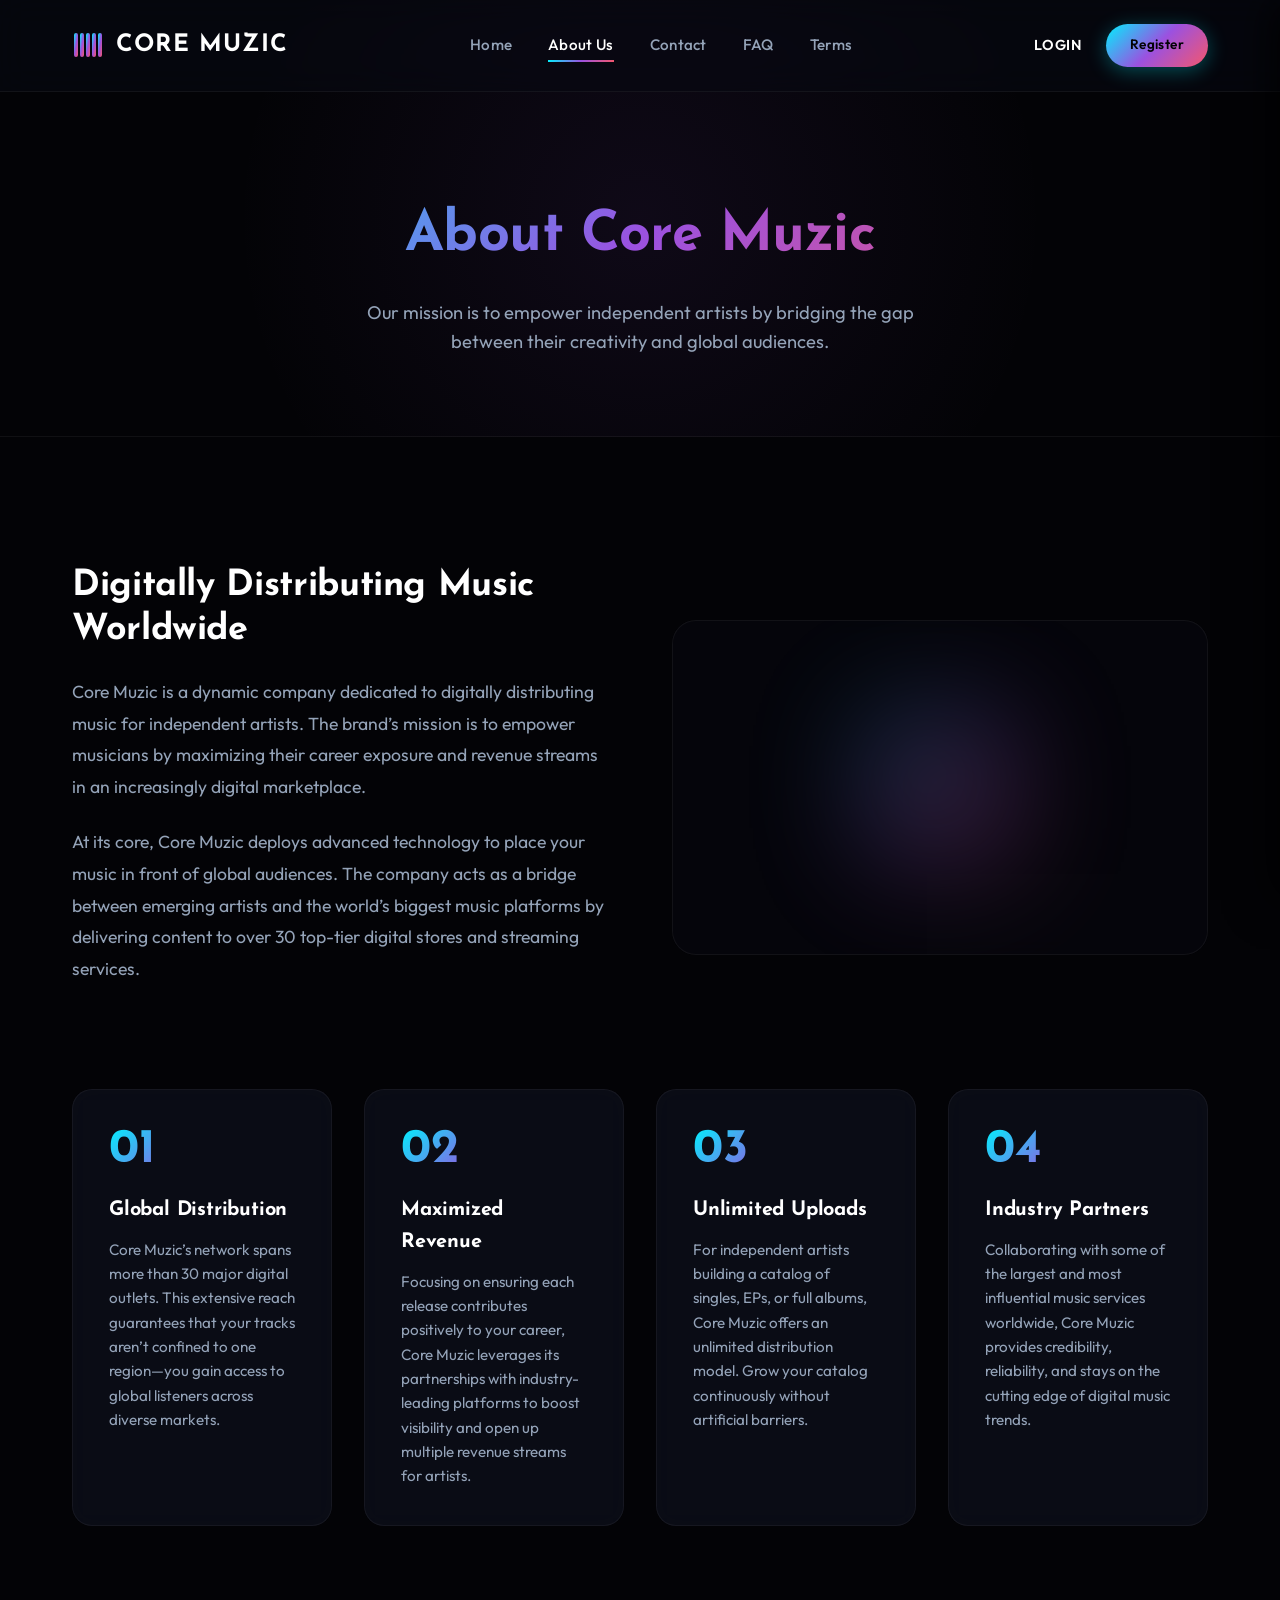
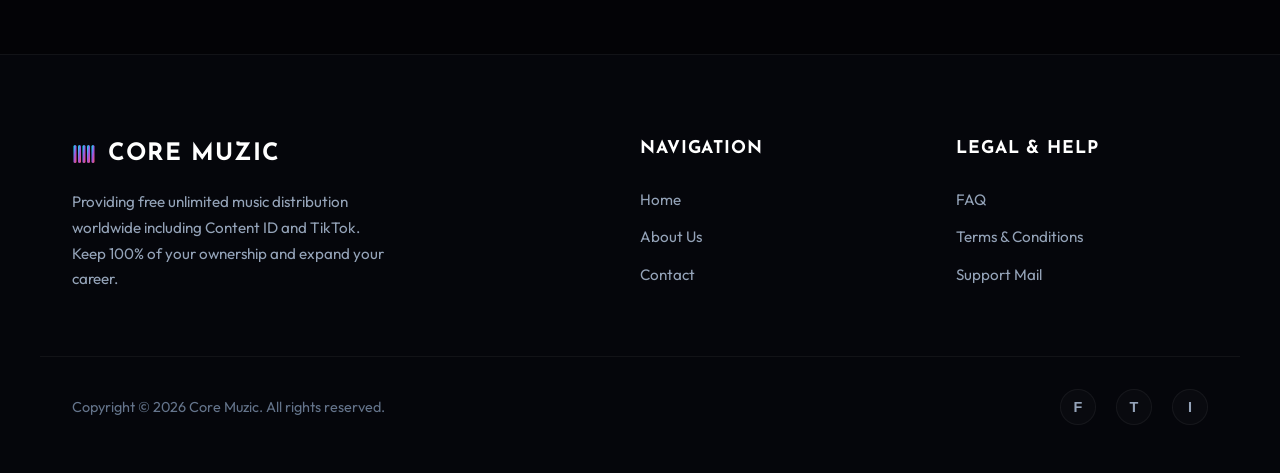
==== aboutus.html @ 9c432616 "Initial commit of Core Muzic Web Redesign" ====
<!DOCTYPE html>
<html lang="en">
<head>
  <meta charset="UTF-8">
  <meta name="viewport" content="width=device-width, initial-scale=1.0">
  <title>About Us | Core Muzic</title>
  <meta name="description" content="Core Muzic is a digital music distribution company dedicated to empowering independent artists globally.">
  <link rel="stylesheet" href="style.css">
</head>
<body>

  <!-- Aurora Background Orbs -->
  <div class="aurora-container">
    <div class="aurora-orb aurora-orb-1"></div>
    <div class="aurora-orb aurora-orb-2"></div>
    <div class="aurora-orb aurora-orb-3"></div>
  </div>

  <!-- Navbar -->
  <header class="navbar-header" id="header">
    <div class="container nav-container">
      <a href="index.html" class="logo">
        <svg class="logo-svg" viewBox="0 0 32 32">
          <defs>
            <linearGradient id="logo-grad" x1="0%" y1="0%" x2="100%" y2="100%">
              <stop offset="0%" stop-color="#00f2fe" />
              <stop offset="50%" stop-color="#9b51e0" />
              <stop offset="100%" stop-color="#f5576c" />
            </linearGradient>
          </defs>
          <rect class="logo-bar" x="2" y="4" width="4" height="24" rx="2" />
          <rect class="logo-bar" x="8" y="4" width="4" height="24" rx="2" />
          <rect class="logo-bar" x="14" y="4" width="4" height="24" rx="2" />
          <rect class="logo-bar" x="20" y="4" width="4" height="24" rx="2" />
          <rect class="logo-bar" x="26" y="4" width="4" height="24" rx="2" />
        </svg>
        <span>Core Muzic</span>
      </a>
      
      <nav>
        <ul class="nav-menu">
          <li><a href="index.html" class="nav-link">Home</a></li>
          <li><a href="aboutus.html" class="nav-link active">About Us</a></li>
          <li><a href="contactus.html" class="nav-link">Contact</a></li>
          <li><a href="faq.html" class="nav-link">FAQ</a></li>
          <li><a href="terms.html" class="nav-link">Terms</a></li>
        </ul>
      </nav>

      <div class="nav-actions">
        <a href="https://dashboard.coremuzic.com" class="nav-login" target="_blank" rel="noopener noreferrer">Login</a>
        <a href="https://dashboard.coremuzic.com" class="btn btn-primary" target="_blank" rel="noopener noreferrer">Register</a>
      </div>

      <button class="hamburger" id="hamburgerToggle" aria-label="Toggle Menu">
        <svg viewBox="0 0 24 24">
          <path d="M3 18h18v-2H3v2zm0-5h18v-2H3v2zm0-7v2h18V6H3z"/>
        </svg>
      </button>
    </div>
  </header>

  <!-- Mobile Nav Panel -->
  <div class="mobile-overlay" id="mobileOverlay"></div>
  <aside class="mobile-nav-panel" id="mobileNavPanel">
    <ul class="mobile-menu">
      <li><a href="index.html" class="mobile-link">Home</a></li>
      <li><a href="aboutus.html" class="mobile-link active">About Us</a></li>
      <li><a href="contactus.html" class="mobile-link">Contact</a></li>
      <li><a href="faq.html" class="mobile-link">FAQ</a></li>
      <li><a href="terms.html" class="mobile-link">Terms</a></li>
    </ul>
    <div class="mobile-actions">
      <a href="https://dashboard.coremuzic.com" class="btn btn-secondary mobile-login-btn" target="_blank">Login</a>
      <a href="https://dashboard.coremuzic.com" class="btn btn-primary mobile-signup-btn" target="_blank">Register</a>
    </div>
  </aside>

  <!-- Main Content -->
  <main>
    <section class="subpage-header">
      <div class="container">
        <h1 class="gradient-text">About Core Muzic</h1>
        <p>Our mission is to empower independent artists by bridging the gap between their creativity and global audiences.</p>
      </div>
    </section>

    <section class="section-padding">
      <div class="container">
        <div class="about-intro-grid">
          <div class="about-description">
            <h3>Digitally Distributing Music Worldwide</h3>
            <p>Core Muzic is a dynamic company dedicated to digitally distributing music for independent artists. The brand’s mission is to empower musicians by maximizing their career exposure and revenue streams in an increasingly digital marketplace.</p>
            <p>At its core, Core Muzic deploys advanced technology to place your music in front of global audiences. The company acts as a bridge between emerging artists and the world’s biggest music platforms by delivering content to over 30 top-tier digital stores and streaming services.</p>
          </div>
          <div class="about-media-box">
            <div class="wave-animation">
              <div class="wave-bar" style="animation-delay: 0.1s;"></div>
              <div class="wave-bar" style="animation-delay: 0.3s;"></div>
              <div class="wave-bar" style="animation-delay: 0.5s;"></div>
              <div class="wave-bar" style="animation-delay: 0.2s;"></div>
              <div class="wave-bar" style="animation-delay: 0.4s;"></div>
              <div class="wave-bar" style="animation-delay: 0.6s;"></div>
            </div>
          </div>
        </div>

        <div class="pillars-grid">
          <div class="pillar-card">
            <div class="pillar-number">01</div>
            <h4>Global Distribution</h4>
            <p>Core Muzic’s network spans more than 30 major digital outlets. This extensive reach guarantees that your tracks aren’t confined to one region—you gain access to global listeners across diverse markets.</p>
          </div>

          <div class="pillar-card">
            <div class="pillar-number">02</div>
            <h4>Maximized Revenue</h4>
            <p>Focusing on ensuring each release contributes positively to your career, Core Muzic leverages its partnerships with industry-leading platforms to boost visibility and open up multiple revenue streams for artists.</p>
          </div>

          <div class="pillar-card">
            <div class="pillar-number">03</div>
            <h4>Unlimited Uploads</h4>
            <p>For independent artists building a catalog of singles, EPs, or full albums, Core Muzic offers an unlimited distribution model. Grow your catalog continuously without artificial barriers.</p>
          </div>

          <div class="pillar-card">
            <div class="pillar-number">04</div>
            <h4>Industry Partners</h4>
            <p>Collaborating with some of the largest and most influential music services worldwide, Core Muzic provides credibility, reliability, and stays on the cutting edge of digital music trends.</p>
          </div>
        </div>
      </div>
    </section>
  </main>

  <!-- Footer -->
  <footer id="footer">
    <div class="container footer-grid">
      <div class="footer-brand">
        <a href="index.html" class="logo">
          <svg class="logo-svg" viewBox="0 0 32 32" style="width: 24px; height: 24px;">
            <rect class="logo-bar" x="2" y="4" width="4" height="24" rx="2" />
            <rect class="logo-bar" x="8" y="4" width="4" height="24" rx="2" />
            <rect class="logo-bar" x="14" y="4" width="4" height="24" rx="2" />
            <rect class="logo-bar" x="20" y="4" width="4" height="24" rx="2" />
            <rect class="logo-bar" x="26" y="4" width="4" height="24" rx="2" />
          </svg>
          <span>Core Muzic</span>
        </a>
        <p>Providing free unlimited music distribution worldwide including Content ID and TikTok. Keep 100% of your ownership and expand your career.</p>
      </div>

      <div class="footer-col">
        <h4>Navigation</h4>
        <ul class="footer-links">
          <li><a href="index.html">Home</a></li>
          <li><a href="aboutus.html">About Us</a></li>
          <li><a href="contactus.html">Contact</a></li>
        </ul>
      </div>

      <div class="footer-col">
        <h4>Legal & Help</h4>
        <ul class="footer-links">
          <li><a href="faq.html">FAQ</a></li>
          <li><a href="terms.html">Terms & Conditions</a></li>
          <li><a href="mailto:support@coremuzic.com">Support Mail</a></li>
        </ul>
      </div>
    </div>

    <div class="container footer-bottom">
      <p>Copyright &copy; 2026 Core Muzic. All rights reserved.</p>
      <div class="footer-socials">
        <a href="#" aria-label="Facebook"><span style="font-family: sans-serif; font-weight: bold;">F</span></a>
        <a href="#" aria-label="Twitter"><span style="font-family: sans-serif; font-weight: bold;">T</span></a>
        <a href="#" aria-label="Instagram"><span style="font-family: sans-serif; font-weight: bold;">I</span></a>
      </div>
    </div>
  </footer>

  <script src="app.js"></script>
</body>
</html>
---- style.css ----
@import url('https://fonts.googleapis.com/css2?family=Josefin+Sans:ital,wght@0,300;0,400;0,600;0,700;1,400&family=Outfit:wght@300;400;500;600;700&display=swap');

:root {
  /* Fonts */
  --font-display: 'Josefin Sans', sans-serif;
  --font-sans: 'Outfit', sans-serif;

  /* Color Palette - Aurora Cyberpunk */
  --bg-primary: #030306;
  --bg-secondary: #080912;
  --bg-card: rgba(15, 17, 30, 0.65);
  --bg-glass: rgba(8, 9, 17, 0.7);
  --border-glass: rgba(255, 255, 255, 0.05);

  --accent-cyan: #00f2fe;
  --accent-purple: #9b51e0;
  --accent-rose: #f5576c;
  --accent-gradient: linear-gradient(135deg, #00f2fe 0%, #9b51e0 50%, #f5576c 100%);
  --accent-gradient-hover: linear-gradient(135deg, #f5576c 0%, #9b51e0 50%, #00f2fe 100%);
  --accent-glow: rgba(0, 242, 254, 0.3);

  --text-primary: #ffffff;
  --text-secondary: #94a3b8;
  --text-muted: #64748b;
  
  --transition-smooth: all 0.4s cubic-bezier(0.16, 1, 0.3, 1);
  --transition-fast: all 0.2s ease;
  --max-width: 1200px;
}

/* Base resets */
* {
  box-sizing: border-box;
  margin: 0;
  padding: 0;
}

html {
  scroll-behavior: smooth;
  font-size: 16px;
  background-color: var(--bg-primary);
}

body {
  background-color: var(--bg-primary);
  color: var(--text-primary);
  font-family: var(--font-sans);
  line-height: 1.6;
  overflow-x: hidden;
  -webkit-font-smoothing: antialiased;
  position: relative;
}

/* Aurora Backdrop Orbs */
.aurora-container {
  position: absolute;
  top: 0;
  left: 0;
  width: 100%;
  height: 100%;
  overflow: hidden;
  z-index: -1;
  pointer-events: none;
}

.aurora-orb {
  position: absolute;
  filter: blur(140px);
  opacity: 0.25;
  border-radius: 50%;
  mix-blend-mode: screen;
  animation: float-orb 20s infinite alternate ease-in-out;
}

.aurora-orb-1 {
  background: var(--accent-cyan);
  width: 45vw;
  height: 45vw;
  top: -10vw;
  right: -5vw;
}

.aurora-orb-2 {
  background: var(--accent-purple);
  width: 50vw;
  height: 50vw;
  bottom: 30%;
  left: -15vw;
  animation-duration: 25s;
  animation-delay: -5s;
}

.aurora-orb-3 {
  background: var(--accent-rose);
  width: 35vw;
  height: 35vw;
  bottom: -5vw;
  right: -5vw;
  animation-duration: 18s;
  animation-delay: -2s;
}

@keyframes float-orb {
  0% {
    transform: translate(0, 0) scale(1);
  }
  100% {
    transform: translate(5%, 8%) scale(1.1);
  }
}

/* Scrollbar Customization */
::-webkit-scrollbar {
  width: 8px;
}
::-webkit-scrollbar-track {
  background: var(--bg-primary);
}
::-webkit-scrollbar-thumb {
  background: #1b1e2f;
  border-radius: 10px;
}
::-webkit-scrollbar-thumb:hover {
  background: var(--accent-purple);
}

/* Typography */
h1, h2, h3, h4, h5, h6 {
  font-family: var(--font-display);
  font-weight: 700;
  color: var(--text-primary);
  letter-spacing: -0.01em;
}

p {
  color: var(--text-secondary);
}

a {
  color: inherit;
  text-decoration: none;
  transition: var(--transition-fast);
}

/* Layout Utilities */
.container {
  width: 100%;
  max-width: var(--max-width);
  margin: 0 auto;
  padding: 0 2rem;
}

.section-padding {
  padding: 8rem 0;
}

.gradient-text {
  background: var(--accent-gradient);
  -webkit-background-clip: text;
  -webkit-text-fill-color: transparent;
  background-clip: text;
}

.text-center {
  text-align: center;
}

/* Buttons */
.btn {
  display: inline-flex;
  align-items: center;
  justify-content: center;
  padding: 0.9rem 2.2rem;
  font-family: var(--font-sans);
  font-weight: 600;
  font-size: 0.95rem;
  border-radius: 50px;
  cursor: pointer;
  transition: var(--transition-smooth);
  border: none;
  outline: none;
  letter-spacing: 0.03em;
  position: relative;
  overflow: hidden;
}

.btn-primary {
  background: var(--accent-gradient);
  color: #030306;
  box-shadow: 0 4px 20px var(--accent-glow);
}

.btn-primary:hover {
  transform: translateY(-2px);
  box-shadow: 0 8px 30px rgba(0, 242, 254, 0.5);
  filter: brightness(1.1);
}

.btn-secondary {
  background: rgba(255, 255, 255, 0.03);
  color: var(--text-primary);
  border: 1px solid var(--border-glass);
  backdrop-filter: blur(10px);
}

.btn-secondary:hover {
  border-color: var(--accent-cyan);
  background: rgba(0, 242, 254, 0.05);
  transform: translateY(-2px);
  box-shadow: 0 5px 15px rgba(0, 242, 254, 0.1);
}

/* Cards (Glassmorphism) */
.glass-card {
  background: var(--bg-card);
  backdrop-filter: blur(16px) saturate(180%);
  border: 1px solid var(--border-glass);
  border-radius: 24px;
  padding: 2.5rem;
  transition: var(--transition-smooth);
}

.glass-card:hover {
  transform: translateY(-4px);
  border-color: rgba(0, 242, 254, 0.2);
  box-shadow: 0 20px 40px rgba(0, 0, 0, 0.4), 0 0 30px rgba(155, 81, 224, 0.05);
}

/* Section Header */
.section-header {
  max-width: 700px;
  margin: 0 auto 5rem auto;
}

.section-header h2 {
  font-size: 3rem;
  margin-bottom: 1.25rem;
  line-height: 1.15;
}

.section-header p {
  font-size: 1.15rem;
  color: var(--text-secondary);
}

/* Dynamic Fade-up Animations */
[data-animate="fade-up"] {
  opacity: 0;
  transform: translateY(30px);
  transition: opacity 0.8s cubic-bezier(0.16, 1, 0.3, 1), transform 0.8s cubic-bezier(0.16, 1, 0.3, 1);
}

[data-animate="fade-up"].is-visible {
  opacity: 1;
  transform: translateY(0);
}

/* Responsive constraints */
@media (max-width: 768px) {
  .section-padding {
    padding: 5rem 0;
  }
  .section-header h2 {
    font-size: 2.25rem;
  }
}

/* ==========================================================================
   Header & Navigation
   ========================================================================== */
.navbar-header {
  position: fixed;
  top: 0;
  left: 0;
  width: 100%;
  z-index: 1000;
  backdrop-filter: blur(16px) saturate(180%);
  background-color: var(--bg-glass);
  border-bottom: 1px solid var(--border-glass);
  transition: var(--transition-smooth);
  padding: 1.5rem 0;
}

.navbar-header.scrolled {
  padding: 0.85rem 0;
  background-color: rgba(3, 3, 6, 0.85);
  box-shadow: 0 10px 40px rgba(0, 0, 0, 0.6), 0 1px 0 var(--border-glass);
}

.nav-container {
  display: flex;
  align-items: center;
  justify-content: space-between;
}

/* SVG Logo */
.logo {
  display: flex;
  align-items: center;
  gap: 0.75rem;
  font-family: var(--font-display);
  font-weight: 700;
  font-size: 1.5rem;
  letter-spacing: 0.05em;
  text-transform: uppercase;
}

.logo-svg {
  width: 32px;
  height: 32px;
}

.logo-bar {
  fill: url(#logo-grad);
  transform-origin: bottom;
  animation: logo-bounce 1.5s ease-in-out infinite alternate;
}

.logo-bar:nth-child(2) { animation-delay: 0.2s; }
.logo-bar:nth-child(3) { animation-delay: 0.4s; }
.logo-bar:nth-child(4) { animation-delay: 0.1s; }
.logo-bar:nth-child(5) { animation-delay: 0.3s; }

@keyframes logo-bounce {
  0% { transform: scaleY(0.3); }
  100% { transform: scaleY(1); }
}

/* Nav Menu */
.nav-menu {
  display: flex;
  list-style: none;
  gap: 2.25rem;
}

.nav-link {
  font-weight: 500;
  font-size: 0.95rem;
  color: var(--text-secondary);
  letter-spacing: 0.02em;
  padding: 0.5rem 0;
  position: relative;
}

.nav-link::after {
  content: '';
  position: absolute;
  bottom: 0;
  left: 0;
  width: 0;
  height: 2px;
  background: var(--accent-gradient);
  transition: var(--transition-smooth);
}

.nav-link:hover, .nav-link.active {
  color: var(--text-primary);
}

.nav-link:hover::after, .nav-link.active::after {
  width: 100%;
}

.nav-actions {
  display: flex;
  align-items: center;
  gap: 1.5rem;
}

.nav-login {
  font-weight: 600;
  font-size: 0.9rem;
  color: var(--text-primary);
  letter-spacing: 0.05em;
  text-transform: uppercase;
  position: relative;
  padding: 0.5rem 0;
}

.nav-login::after {
  content: '';
  position: absolute;
  bottom: 0;
  left: 0;
  width: 0;
  height: 1px;
  background: var(--accent-cyan);
  transition: var(--transition-fast);
}

.nav-login:hover::after {
  width: 100%;
}

.nav-actions .btn {
  padding: 0.65rem 1.5rem;
  font-size: 0.85rem;
}

/* Hamburger toggle */
.hamburger {
  display: none;
  background: none;
  border: none;
  cursor: pointer;
  width: 24px;
  height: 24px;
  position: relative;
  z-index: 1010;
}

.hamburger svg {
  width: 100%;
  height: 100%;
  fill: var(--text-primary);
}

/* Mobile Nav Overlay & Drawer */
.mobile-overlay {
  position: fixed;
  top: 0;
  left: 0;
  width: 100%;
  height: 100%;
  background: rgba(3, 3, 6, 0.8);
  backdrop-filter: blur(8px);
  z-index: 1005;
  opacity: 0;
  pointer-events: none;
  transition: var(--transition-smooth);
}

.mobile-overlay.open {
  opacity: 1;
  pointer-events: auto;
}

.mobile-nav-panel {
  position: fixed;
  top: 0;
  right: -320px;
  width: 320px;
  height: 100%;
  background: var(--bg-secondary);
  border-left: 1px solid var(--border-glass);
  box-shadow: -10px 0 40px rgba(0,0,0,0.8);
  z-index: 1006;
  display: flex;
  flex-direction: column;
  padding: 6rem 2.5rem 3rem 2.5rem;
  transition: var(--transition-smooth);
}

.mobile-nav-panel.open {
  right: 0;
}

.mobile-menu {
  list-style: none;
  display: flex;
  flex-direction: column;
  gap: 1.75rem;
  margin-bottom: auto;
}

.mobile-link {
  font-size: 1.25rem;
  font-weight: 600;
  color: var(--text-secondary);
  display: block;
  padding: 0.5rem 0;
}

.mobile-link.active, .mobile-link:hover {
  color: var(--text-primary);
}

.mobile-actions {
  display: flex;
  flex-direction: column;
  gap: 1rem;
}

.mobile-actions .btn {
  width: 100%;
  text-align: center;
}

/* Header Responsive styling */
@media (max-width: 992px) {
  .nav-menu, .nav-actions {
    display: none;
  }
  .hamburger {
    display: block;
  }
}

/* ==========================================================================
   Footer Section
   ========================================================================== */
#footer {
  background-color: #05060b;
  border-top: 1px solid var(--border-glass);
  padding: 5rem 0 3rem 0;
  position: relative;
  overflow: hidden;
}

.footer-grid {
  display: grid;
  grid-template-columns: 2fr 1fr 1fr;
  gap: 4rem;
  margin-bottom: 4rem;
}

.footer-brand p {
  margin-top: 1rem;
  max-width: 320px;
  font-size: 0.95rem;
  line-height: 1.7;
}

.footer-col h4 {
  font-size: 1.1rem;
  text-transform: uppercase;
  letter-spacing: 0.05em;
  margin-bottom: 1.5rem;
  color: var(--text-primary);
}

.footer-links {
  list-style: none;
  display: flex;
  flex-direction: column;
  gap: 0.75rem;
}

.footer-links a {
  color: var(--text-secondary);
  font-size: 0.95rem;
}

.footer-links a:hover {
  color: var(--accent-cyan);
  padding-left: 4px;
}

.footer-bottom {
  border-top: 1px solid var(--border-glass);
  padding-top: 2rem;
  display: flex;
  justify-content: space-between;
  align-items: center;
  font-size: 0.9rem;
  color: var(--text-muted);
}

.footer-bottom p {
  color: var(--text-muted);
}

.footer-socials {
  display: flex;
  gap: 1.25rem;
}

.footer-socials a {
  width: 36px;
  height: 36px;
  border-radius: 50%;
  background: rgba(255, 255, 255, 0.02);
  border: 1px solid var(--border-glass);
  display: flex;
  align-items: center;
  justify-content: center;
  color: var(--text-secondary);
  font-size: 0.9rem;
}

.footer-socials a:hover {
  color: #030306;
  background: var(--accent-gradient);
  border-color: transparent;
  transform: translateY(-2px);
  box-shadow: 0 5px 15px rgba(0, 242, 254, 0.2);
}

@media (max-width: 768px) {
  .footer-grid {
    grid-template-columns: 1fr;
    gap: 2.5rem;
  }
  .footer-bottom {
    flex-direction: column;
    gap: 1.5rem;
    text-align: center;
  }
}

/* ==========================================================================
   Hero Section
   ========================================================================== */
.hero {
  position: relative;
  padding: 12rem 0 8rem 0;
  display: flex;
  align-items: center;
  overflow: hidden;
}

.hero-grid {
  display: grid;
  grid-template-columns: 1.1fr 0.9fr;
  gap: 4rem;
  align-items: center;
}

.hero-content {
  z-index: 10;
}

.hero-badge {
  display: inline-flex;
  align-items: center;
  gap: 0.5rem;
  background: rgba(0, 242, 254, 0.08);
  border: 1px solid rgba(0, 242, 254, 0.2);
  padding: 0.5rem 1.25rem;
  border-radius: 50px;
  font-size: 0.85rem;
  font-weight: 600;
  color: var(--accent-cyan);
  text-transform: uppercase;
  letter-spacing: 0.05em;
  margin-bottom: 1.75rem;
}

.hero-content h1 {
  font-size: 4rem;
  line-height: 1.05;
  margin-bottom: 1.5rem;
  letter-spacing: -0.02em;
}

.hero-content p.headline-sub {
  font-size: 1.2rem;
  line-height: 1.7;
  color: var(--text-secondary);
  margin-bottom: 2.5rem;
  max-width: 580px;
}

.hero-cta-group {
  display: flex;
  gap: 1.5rem;
  flex-wrap: wrap;
}

/* Hero Visual Art (Mockup/Player) */
.hero-visual {
  position: relative;
  display: flex;
  justify-content: center;
  align-items: center;
  z-index: 5;
}

.hero-circle-glow {
  position: absolute;
  width: 100%;
  height: 100%;
  background: radial-gradient(circle, rgba(155, 81, 224, 0.15) 0%, transparent 70%);
  filter: blur(40px);
  z-index: -1;
}

.hero-mockup {
  width: 100%;
  max-width: 440px;
  background: rgba(10, 11, 20, 0.5);
  backdrop-filter: blur(20px);
  border: 1px solid rgba(255, 255, 255, 0.05);
  border-radius: 32px;
  box-shadow: 0 30px 60px rgba(0, 0, 0, 0.6);
  padding: 1.75rem;
  position: relative;
  overflow: hidden;
}

.hero-mockup::before {
  content: '';
  position: absolute;
  top: 0;
  left: 0;
  width: 100%;
  height: 4px;
  background: var(--accent-gradient);
}

.mockup-header {
  display: flex;
  gap: 6px;
  margin-bottom: 2rem;
}

.mockup-dot {
  width: 10px;
  height: 10px;
  border-radius: 50%;
}

.mockup-dot.red { background: #ff5f56; }
.mockup-dot.yellow { background: #ffbd2e; }
.mockup-dot.green { background: #27c93f; }

.mockup-stats-card {
  background: rgba(255, 255, 255, 0.02);
  border: 1px solid var(--border-glass);
  border-radius: 20px;
  padding: 1.5rem;
  margin-bottom: 1.5rem;
}

.stats-label {
  font-size: 0.8rem;
  text-transform: uppercase;
  color: var(--text-muted);
  font-weight: 600;
  letter-spacing: 0.05em;
  margin-bottom: 0.25rem;
}

.stats-value {
  font-family: var(--font-display);
  font-size: 2.25rem;
  font-weight: 700;
  color: var(--text-primary);
}

.stats-trend {
  color: #10b981;
  font-size: 0.85rem;
  font-weight: 600;
  margin-top: 0.25rem;
}

.mockup-track {
  display: flex;
  align-items: center;
  gap: 1rem;
  background: rgba(255, 255, 255, 0.02);
  border: 1px solid var(--border-glass);
  border-radius: 16px;
  padding: 1rem;
  margin-bottom: 1rem;
  transition: var(--transition-smooth);
}

.mockup-track:hover {
  background: rgba(255, 255, 255, 0.04);
  border-color: rgba(0, 242, 254, 0.15);
}

.mockup-album-art {
  width: 44px;
  height: 44px;
  border-radius: 8px;
  background: var(--accent-gradient);
  display: flex;
  align-items: center;
  justify-content: center;
  font-size: 1.25rem;
}

.mockup-track-info {
  flex-grow: 1;
}

.mockup-track-title {
  font-weight: 600;
  font-size: 0.95rem;
  color: var(--text-primary);
  margin-bottom: 0.1rem;
}

.mockup-track-artist {
  font-size: 0.8rem;
  color: var(--text-secondary);
}

.mockup-track-status {
  padding: 0.25rem 0.75rem;
  border-radius: 50px;
  font-size: 0.75rem;
  font-weight: 600;
  text-transform: uppercase;
  background: rgba(16, 185, 129, 0.1);
  color: #10b981;
}

.mockup-track-status.pending {
  background: rgba(245, 158, 11, 0.1);
  color: #f59e0b;
}

/* Responsive Hero */
@media (max-width: 992px) {
  .hero {
    padding: 10rem 0 6rem 0;
  }
  .hero-grid {
    grid-template-columns: 1fr;
    gap: 5rem;
    text-align: center;
  }
  .hero-content h1 {
    font-size: 3rem;
  }
  .hero-content p.headline-sub {
    margin-left: auto;
    margin-right: auto;
  }
  .hero-cta-group {
    justify-content: center;
  }
  .hero-mockup {
    margin: 0 auto;
  }
}

/* ==========================================================================
   Stores Section
   ========================================================================== */
.stores-section {
  position: relative;
  background-color: var(--bg-secondary);
  border-top: 1px solid var(--border-glass);
  border-bottom: 1px solid var(--border-glass);
}

.stores-grid {
  display: grid;
  grid-template-columns: repeat(auto-fit, minmax(180px, 1fr));
  gap: 1.5rem;
}

.store-card {
  background: rgba(255, 255, 255, 0.01);
  border: 1px solid var(--border-glass);
  border-radius: 16px;
  padding: 1.75rem;
  display: flex;
  flex-direction: column;
  align-items: center;
  justify-content: center;
  gap: 1rem;
  transition: var(--transition-smooth);
}

.store-card:hover {
  background: rgba(255, 255, 255, 0.03);
  transform: translateY(-5px);
  box-shadow: 0 15px 30px rgba(0, 0, 0, 0.4);
}

.store-card.spotify:hover { border-color: #1ed760; box-shadow: 0 10px 25px rgba(30, 215, 96, 0.15); }
.store-card.apple:hover { border-color: #fc3c44; box-shadow: 0 10px 25px rgba(252, 60, 68, 0.15); }
.store-card.amazon:hover { border-color: #ff9900; box-shadow: 0 10px 25px rgba(255, 153, 0, 0.15); }
.store-card.tiktok:hover { border-color: #00f2fe; box-shadow: 0 10px 25px rgba(0, 242, 254, 0.15); }
.store-card.youtube:hover { border-color: #ff0000; box-shadow: 0 10px 25px rgba(255, 0, 0, 0.15); }
.store-card.beatport:hover { border-color: #01ff95; box-shadow: 0 10px 25px rgba(1, 255, 149, 0.15); }
.store-card.deezer:hover { border-color: #ff007f; box-shadow: 0 10px 25px rgba(255, 0, 127, 0.15); }
.store-card.tidal:hover { border-color: #ffffff; box-shadow: 0 10px 25px rgba(255, 255, 255, 0.1); }

.store-icon {
  width: 48px;
  height: 48px;
  display: flex;
  align-items: center;
  justify-content: center;
}

.store-icon svg {
  width: 100%;
  height: 100%;
  fill: var(--text-secondary);
  transition: var(--transition-fast);
}

.store-card:hover .store-icon svg {
  fill: var(--text-primary);
}

.store-card.spotify:hover .store-icon svg { fill: #1ed760; }
.store-card.apple:hover .store-icon svg { fill: #fc3c44; }
.store-card.amazon:hover .store-icon svg { fill: #ff9900; }
.store-card.tiktok:hover .store-icon svg { fill: #ffffff; }
.store-card.youtube:hover .store-icon svg { fill: #ff0000; }
.store-card.beatport:hover .store-icon svg { fill: #01ff95; }
.store-card.deezer:hover .store-icon svg { fill: #00e5ff; }
.store-card.tidal:hover .store-icon svg { fill: #ffffff; }

.store-name {
  font-family: var(--font-display);
  font-weight: 600;
  font-size: 1.05rem;
  color: var(--text-primary);
}

/* ==========================================================================
   About Us Section
   ========================================================================== */
.about-section {
  position: relative;
  overflow: hidden;
}

.about-intro-grid {
  display: grid;
  grid-template-columns: 1fr 1fr;
  gap: 4rem;
  align-items: center;
  margin-bottom: 5rem;
}

.about-description h3 {
  font-size: 2.25rem;
  margin-bottom: 1.5rem;
  line-height: 1.2;
}

.about-description p {
  font-size: 1.1rem;
  line-height: 1.8;
  margin-bottom: 1.5rem;
}

.about-media-box {
  position: relative;
  border-radius: 24px;
  overflow: hidden;
  border: 1px solid var(--border-glass);
  aspect-ratio: 16/10;
  background: rgba(10, 11, 20, 0.4);
  backdrop-filter: blur(10px);
  display: flex;
  align-items: center;
  justify-content: center;
}

.about-media-box::before {
  content: '';
  position: absolute;
  width: 150px;
  height: 150px;
  background: var(--accent-gradient);
  filter: blur(60px);
  opacity: 0.3;
}

.wave-animation {
  display: flex;
  align-items: flex-end;
  gap: 6px;
  height: 60px;
}

.wave-bar {
  width: 4px;
  background: var(--accent-gradient);
  animation: wave-rise 1s ease-in-out infinite alternate;
  border-radius: 10px;
}

.wave-bar:nth-child(even) {
  animation-duration: 0.7s;
}

.wave-bar:nth-child(3n) {
  animation-duration: 1.2s;
}

@keyframes wave-rise {
  0% { height: 10px; }
  100% { height: 60px; }
}

.pillars-grid {
  display: grid;
  grid-template-columns: repeat(auto-fit, minmax(250px, 1fr));
  gap: 2rem;
}

.pillar-card {
  background: var(--bg-card);
  backdrop-filter: blur(12px) saturate(180%);
  border: 1px solid var(--border-glass);
  border-radius: 20px;
  padding: 2.25rem;
  transition: var(--transition-smooth);
}

.pillar-card:hover {
  transform: translateY(-5px);
  border-color: rgba(155, 81, 224, 0.3);
  box-shadow: 0 15px 30px rgba(0, 0, 0, 0.4);
}

.pillar-number {
  font-family: var(--font-display);
  font-size: 3rem;
  font-weight: 700;
  line-height: 1;
  background: var(--accent-gradient);
  -webkit-background-clip: text;
  -webkit-text-fill-color: transparent;
  background-clip: text;
  margin-bottom: 1.25rem;
}

.pillar-card h4 {
  font-size: 1.25rem;
  margin-bottom: 0.75rem;
}

.pillar-card p {
  font-size: 0.95rem;
  line-height: 1.6;
}

@media (max-width: 992px) {
  .about-intro-grid {
    grid-template-columns: 1fr;
    gap: 3rem;
  }
}

/* ==========================================================================
   Subpage Headers
   ========================================================================== */
.subpage-header {
  padding: 12rem 0 5rem 0;
  text-align: center;
  background: radial-gradient(circle at center, rgba(155, 81, 224, 0.08) 0%, transparent 60%);
  border-bottom: 1px solid var(--border-glass);
}

.subpage-header h1 {
  font-size: 3.5rem;
  margin-bottom: 1rem;
}

.subpage-header p {
  font-size: 1.15rem;
  color: var(--text-secondary);
  max-width: 600px;
  margin: 0 auto;
}

/* ==========================================================================
   Contact Form & Details
   ========================================================================== */
.contact-grid {
  display: grid;
  grid-template-columns: 1fr 1.2fr;
  gap: 4rem;
  align-items: start;
}

.contact-info {
  display: flex;
  flex-direction: column;
  gap: 2rem;
}

.info-item {
  display: flex;
  align-items: flex-start;
  gap: 1.25rem;
  background: var(--bg-card);
  border: 1px solid var(--border-glass);
  padding: 1.75rem;
  border-radius: 20px;
}

.info-icon {
  width: 44px;
  height: 44px;
  border-radius: 12px;
  background: rgba(0, 242, 254, 0.08);
  border: 1px solid rgba(0, 242, 254, 0.15);
  display: flex;
  align-items: center;
  justify-content: center;
  color: var(--accent-cyan);
  font-size: 1.25rem;
  flex-shrink: 0;
}

.info-details h4 {
  font-size: 1.1rem;
  margin-bottom: 0.5rem;
  text-transform: uppercase;
  letter-spacing: 0.05em;
}

.info-details p, .info-details a {
  font-size: 0.95rem;
  color: var(--text-secondary);
  line-height: 1.6;
}

.info-details a:hover {
  color: var(--accent-cyan);
}

.contact-form-wrapper {
  background: var(--bg-card);
  backdrop-filter: blur(12px) saturate(180%);
  border: 1px solid var(--border-glass);
  border-radius: 24px;
  padding: 3rem;
}

.form-group {
  margin-bottom: 1.75rem;
  position: relative;
}

.form-group label {
  display: block;
  font-size: 0.85rem;
  font-weight: 600;
  text-transform: uppercase;
  letter-spacing: 0.05em;
  color: var(--text-muted);
  margin-bottom: 0.5rem;
  transition: var(--transition-fast);
}

.form-control {
  width: 100%;
  background: rgba(3, 3, 6, 0.5);
  border: 1px solid var(--border-glass);
  color: var(--text-primary);
  font-family: var(--font-sans);
  font-size: 1rem;
  padding: 0.9rem 1.25rem;
  border-radius: 12px;
  outline: none;
  transition: var(--transition-smooth);
}

.form-control:focus {
  border-color: var(--accent-cyan);
  background: rgba(3, 3, 6, 0.8);
  box-shadow: 0 0 15px rgba(0, 242, 254, 0.15);
}

.form-control:focus + label {
  color: var(--accent-cyan);
}

textarea.form-control {
  resize: vertical;
  min-height: 140px;
}

/* Banner feedback */
.form-banner {
  padding: 1rem 1.25rem;
  border-radius: 12px;
  font-size: 0.95rem;
  font-weight: 500;
  margin-bottom: 1.5rem;
  display: none;
  border: 1px solid transparent;
}

.form-banner.success {
  display: block;
  background: rgba(16, 185, 129, 0.08);
  border-color: rgba(16, 185, 129, 0.2);
  color: #10b981;
}

.form-banner.error {
  display: block;
  background: rgba(239, 68, 68, 0.08);
  border-color: rgba(239, 68, 68, 0.2);
  color: #ef4444;
}

.form-group.has-error .form-control {
  border-color: #ef4444;
}

.form-group.has-error label {
  color: #ef4444 !important;
}

@media (max-width: 992px) {
  .contact-grid {
    grid-template-columns: 1fr;
    gap: 3rem;
  }
}

/* ==========================================================================
   FAQ Accordions
   ========================================================================== */
.faq-container {
  max-width: 800px;
  margin: 0 auto;
  display: flex;
  flex-direction: column;
  gap: 1.25rem;
}

.faq-item {
  background: var(--bg-card);
  border: 1px solid var(--border-glass);
  border-radius: 16px;
  overflow: hidden;
  transition: var(--transition-smooth);
}

.faq-item:hover {
  border-color: rgba(155, 81, 224, 0.2);
}

.faq-trigger {
  width: 100%;
  background: none;
  border: none;
  outline: none;
  padding: 1.5rem 2rem;
  text-align: left;
  display: flex;
  align-items: center;
  justify-content: space-between;
  cursor: pointer;
}

.faq-trigger h4 {
  font-size: 1.15rem;
  font-weight: 600;
  color: var(--text-primary);
  margin: 0;
  font-family: var(--font-sans);
}

.faq-icon {
  font-size: 1.25rem;
  color: var(--text-muted);
  transition: var(--transition-smooth);
  width: 24px;
  height: 24px;
  display: flex;
  align-items: center;
  justify-content: center;
}

.faq-trigger.active .faq-icon {
  transform: rotate(45deg);
  color: var(--accent-cyan);
}

.faq-content {
  max-height: 0;
  overflow: hidden;
  transition: max-height 0.4s cubic-bezier(0.16, 1, 0.3, 1);
  background: rgba(3, 3, 6, 0.2);
}

.faq-content-inner {
  padding: 0 2rem 1.75rem 2rem;
  font-size: 1rem;
  line-height: 1.7;
  color: var(--text-secondary);
}

/* ==========================================================================
   Terms Layout
   ========================================================================== */
.terms-container {
  max-width: 800px;
  margin: 0 auto;
}

.terms-content {
  background: var(--bg-card);
  border: 1px solid var(--border-glass);
  border-radius: 24px;
  padding: 4rem;
}

.terms-content h3 {
  font-size: 1.5rem;
  margin: 2rem 0 1rem 0;
}

.terms-content h3:first-of-type {
  margin-top: 0;
}

.terms-content p {
  font-size: 1.05rem;
  line-height: 1.8;
  margin-bottom: 1.5rem;
}

.terms-content ul {
  list-style-type: none;
  padding-left: 1.5rem;
  margin-bottom: 1.5rem;
}

.terms-content li {
  position: relative;
  font-size: 1.05rem;
  line-height: 1.8;
  color: var(--text-secondary);
  margin-bottom: 0.75rem;
}

.terms-content li::before {
  content: "✦";
  position: absolute;
  left: -1.5rem;
  color: var(--accent-cyan);
}
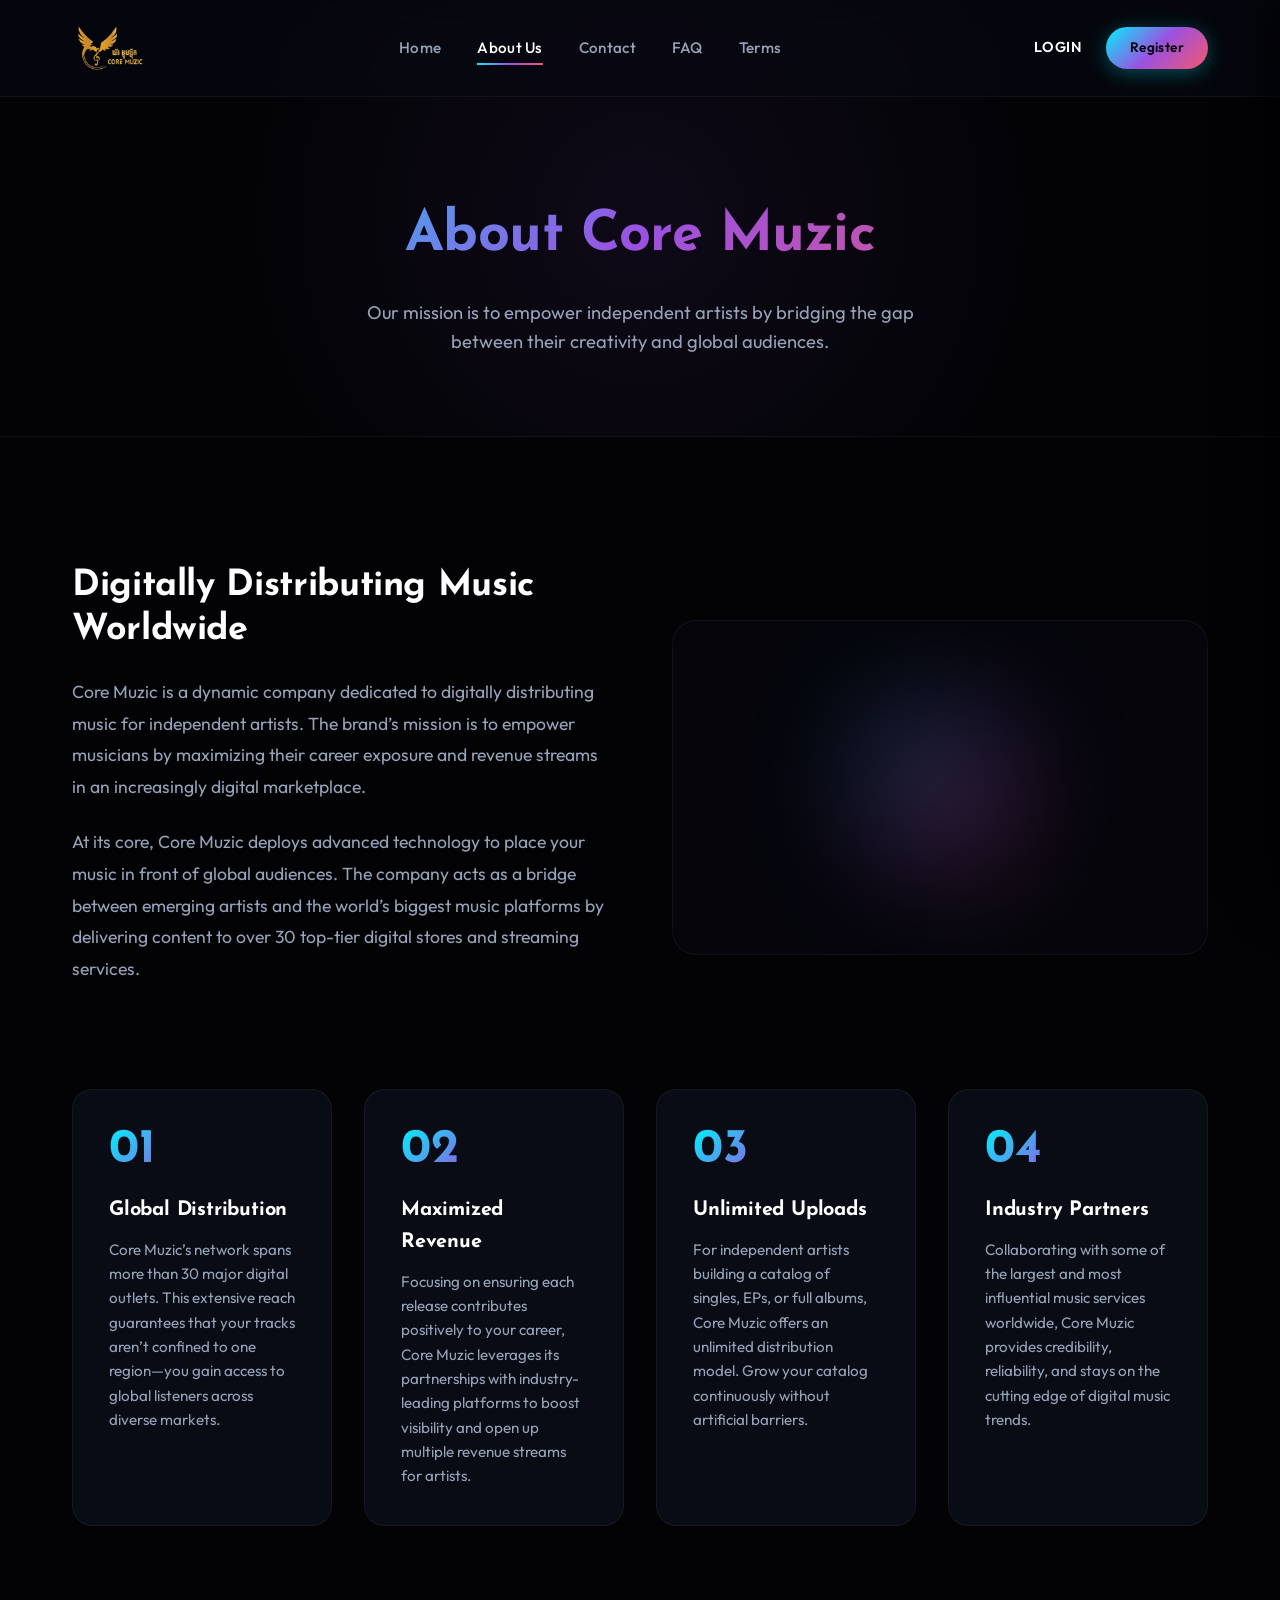
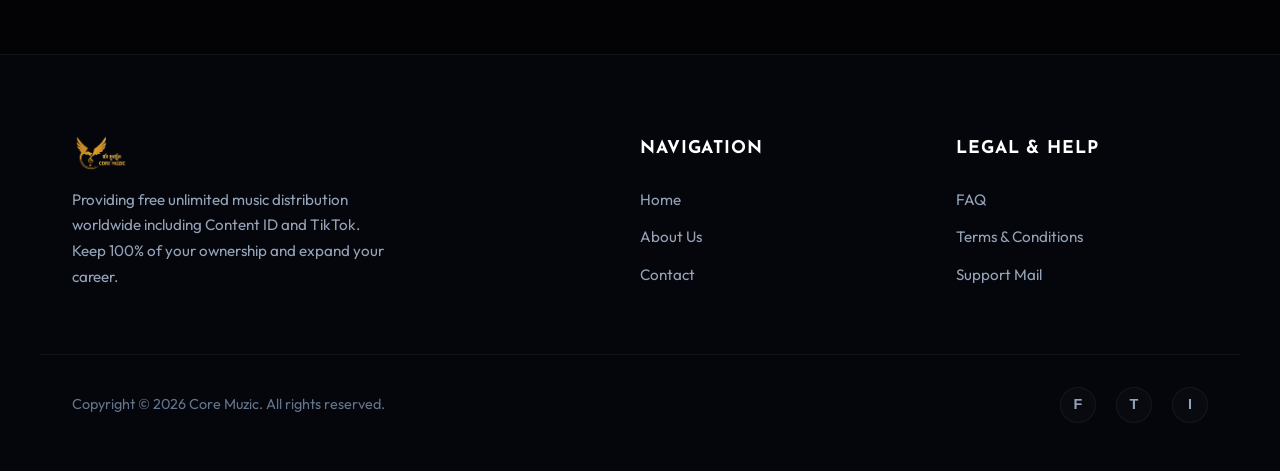
==== commit cb081a6c: "Copy original Core Muzic logo and favicon assets to the new design" ====
--- a/aboutus.html
+++ b/aboutus.html
@@ -5,6 +5,9 @@
   <meta name="viewport" content="width=device-width, initial-scale=1.0">
   <title>About Us | Core Muzic</title>
   <meta name="description" content="Core Muzic is a digital music distribution company dedicated to empowering independent artists globally.">
+  <link rel="icon" href="assets/favicon-32.png" sizes="32x32">
+  <link rel="icon" href="assets/favicon-192.png" sizes="192x192">
+  <link rel="apple-touch-icon" href="assets/favicon-192.png">
   <link rel="stylesheet" href="style.css">
 </head>
 <body>
@@ -20,21 +23,7 @@
   <header class="navbar-header" id="header">
     <div class="container nav-container">
       <a href="index.html" class="logo">
-        <svg class="logo-svg" viewBox="0 0 32 32">
-          <defs>
-            <linearGradient id="logo-grad" x1="0%" y1="0%" x2="100%" y2="100%">
-              <stop offset="0%" stop-color="#00f2fe" />
-              <stop offset="50%" stop-color="#9b51e0" />
-              <stop offset="100%" stop-color="#f5576c" />
-            </linearGradient>
-          </defs>
-          <rect class="logo-bar" x="2" y="4" width="4" height="24" rx="2" />
-          <rect class="logo-bar" x="8" y="4" width="4" height="24" rx="2" />
-          <rect class="logo-bar" x="14" y="4" width="4" height="24" rx="2" />
-          <rect class="logo-bar" x="20" y="4" width="4" height="24" rx="2" />
-          <rect class="logo-bar" x="26" y="4" width="4" height="24" rx="2" />
-        </svg>
-        <span>Core Muzic</span>
+        <img src="assets/logo.png" alt="Core Muzic Logo" class="logo-img">
       </a>
       
       <nav>
@@ -139,14 +128,7 @@
     <div class="container footer-grid">
       <div class="footer-brand">
         <a href="index.html" class="logo">
-          <svg class="logo-svg" viewBox="0 0 32 32" style="width: 24px; height: 24px;">
-            <rect class="logo-bar" x="2" y="4" width="4" height="24" rx="2" />
-            <rect class="logo-bar" x="8" y="4" width="4" height="24" rx="2" />
-            <rect class="logo-bar" x="14" y="4" width="4" height="24" rx="2" />
-            <rect class="logo-bar" x="20" y="4" width="4" height="24" rx="2" />
-            <rect class="logo-bar" x="26" y="4" width="4" height="24" rx="2" />
-          </svg>
-          <span>Core Muzic</span>
+          <img src="assets/logo.png" alt="Core Muzic Logo" class="logo-img" style="max-height: 36px;">
         </a>
         <p>Providing free unlimited music distribution worldwide including Content ID and TikTok. Keep 100% of your ownership and expand your career.</p>
       </div>
--- a/style.css
+++ b/style.css
@@ -293,7 +293,7 @@
   justify-content: space-between;
 }
 
-/* SVG Logo */
+/* Logo Styling */
 .logo {
   display: flex;
   align-items: center;
@@ -303,6 +303,13 @@
   font-size: 1.5rem;
   letter-spacing: 0.05em;
   text-transform: uppercase;
+}
+
+.logo-img {
+  max-height: 48px;
+  width: auto;
+  object-fit: contain;
+  display: block;
 }
 
 .logo-svg {
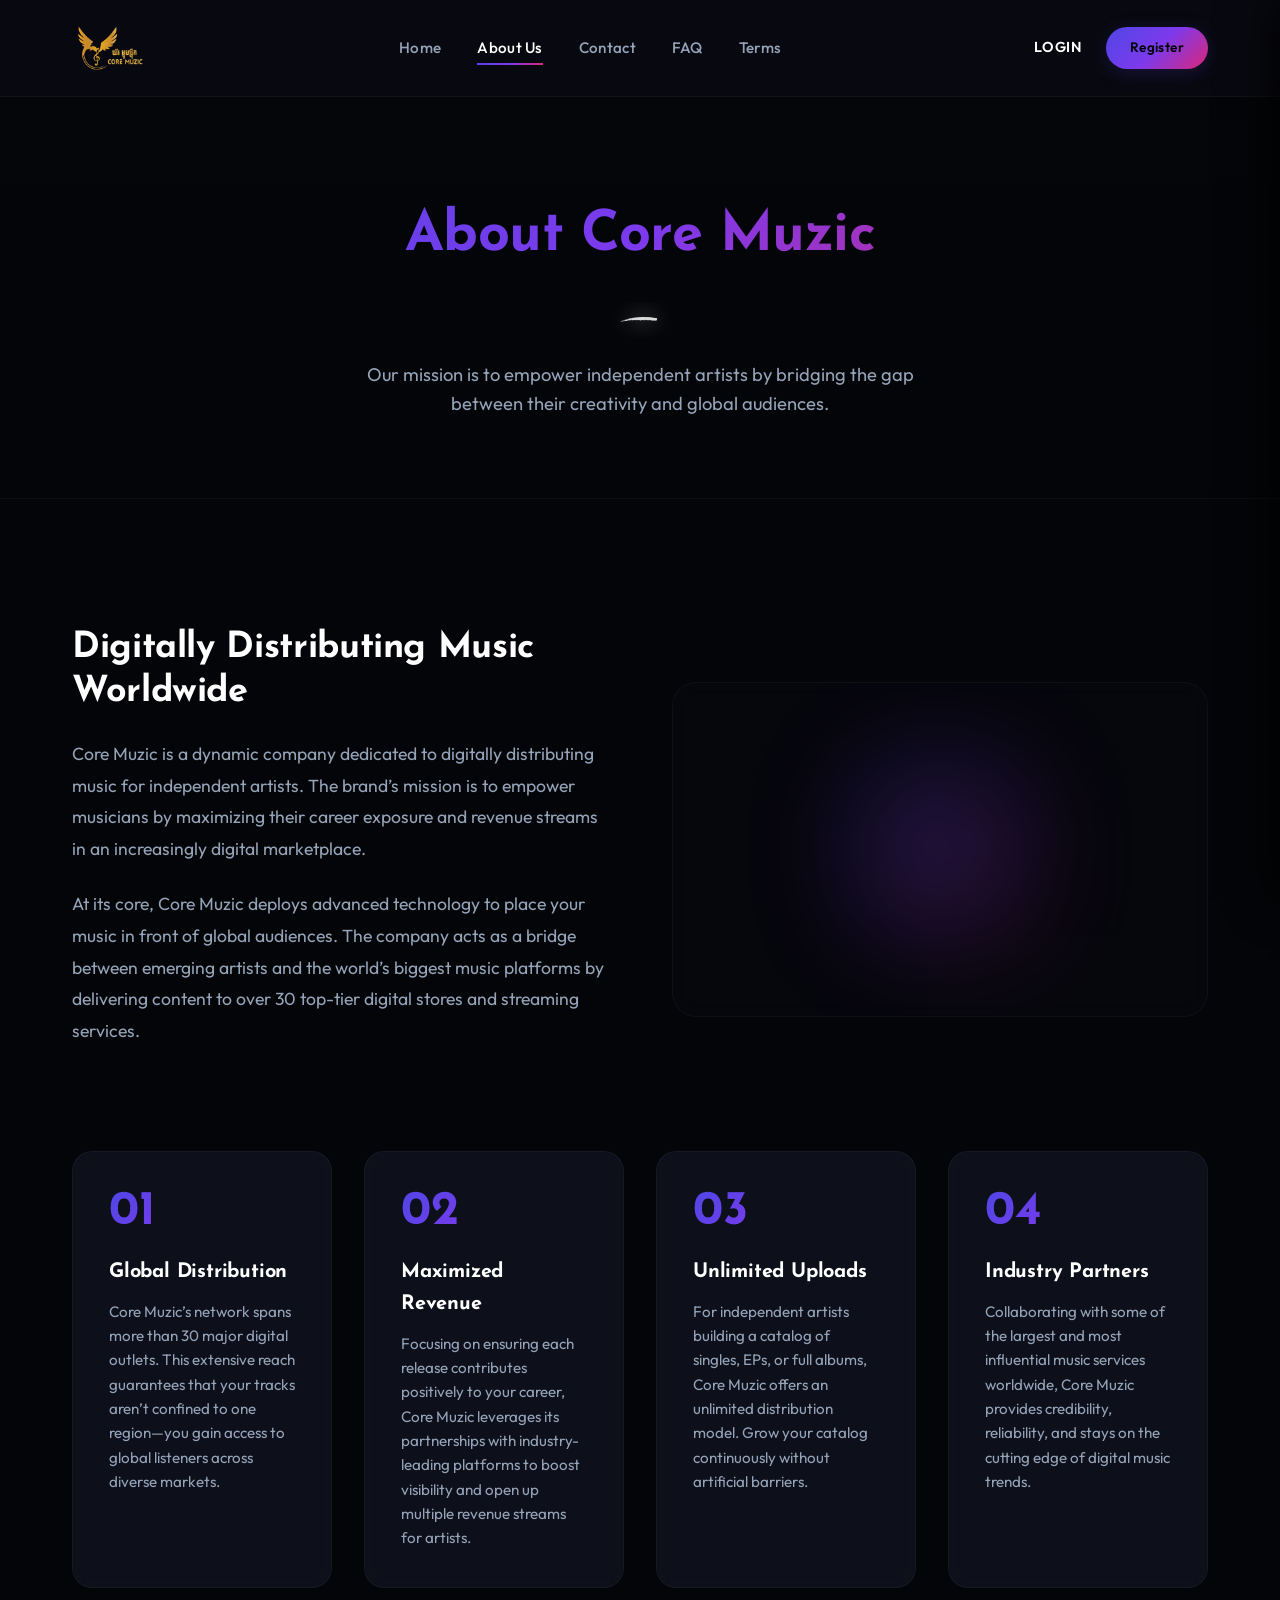
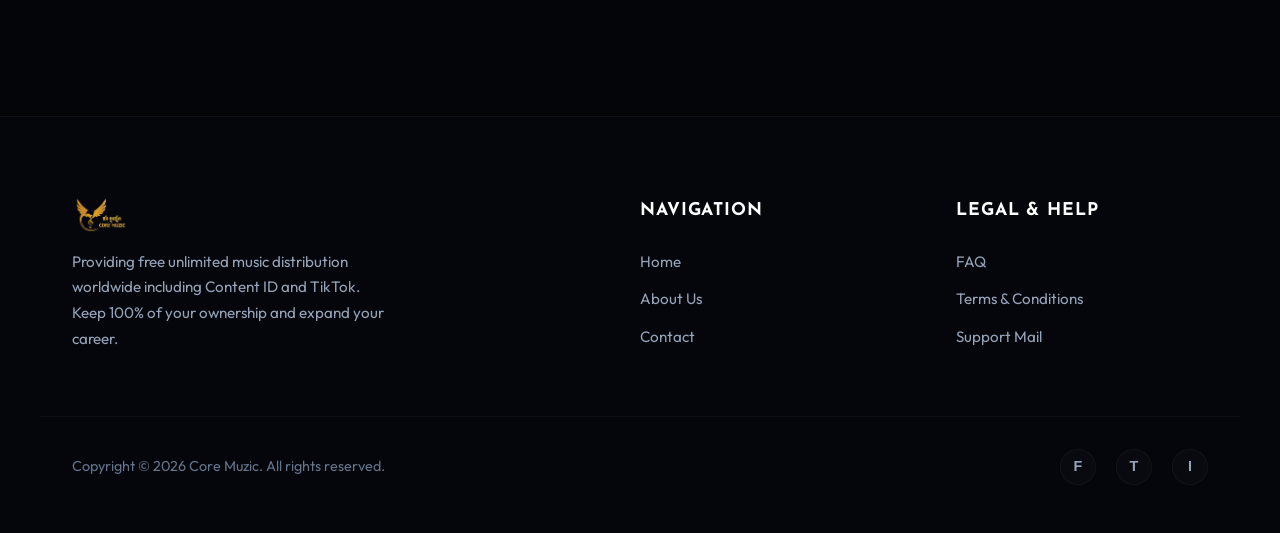
==== commit c07d2502: "Refine color scheme to less neon, add dark photography background images to main containers, and add" ====
--- a/aboutus.html
+++ b/aboutus.html
@@ -70,6 +70,7 @@
     <section class="subpage-header">
       <div class="container">
         <h1 class="gradient-text">About Core Muzic</h1>
+        <img class="header-divider" src="assets/swoosh.png" alt="divider">
         <p>Our mission is to empower independent artists by bridging the gap between their creativity and global audiences.</p>
       </div>
     </section>
--- a/style.css
+++ b/style.css
@@ -5,19 +5,19 @@
   --font-display: 'Josefin Sans', sans-serif;
   --font-sans: 'Outfit', sans-serif;
 
-  /* Color Palette - Aurora Cyberpunk */
-  --bg-primary: #030306;
-  --bg-secondary: #080912;
-  --bg-card: rgba(15, 17, 30, 0.65);
-  --bg-glass: rgba(8, 9, 17, 0.7);
-  --border-glass: rgba(255, 255, 255, 0.05);
-
-  --accent-cyan: #00f2fe;
-  --accent-purple: #9b51e0;
-  --accent-rose: #f5576c;
-  --accent-gradient: linear-gradient(135deg, #00f2fe 0%, #9b51e0 50%, #f5576c 100%);
-  --accent-gradient-hover: linear-gradient(135deg, #f5576c 0%, #9b51e0 50%, #00f2fe 100%);
-  --accent-glow: rgba(0, 242, 254, 0.3);
+  /* Color Palette - Refined Deep Purple & Rose-Indigo */
+  --bg-primary: #040508;
+  --bg-secondary: #0a0b12;
+  --bg-card: rgba(18, 20, 32, 0.75);
+  --bg-glass: rgba(10, 11, 18, 0.8);
+  --border-glass: rgba(255, 255, 255, 0.04);
+
+  --accent-cyan: #4f46e5; /* Indigo */
+  --accent-purple: #7c3aed; /* Deep Purple */
+  --accent-rose: #db2777; /* Deep Pink */
+  --accent-gradient: linear-gradient(135deg, #4f46e5 0%, #7c3aed 50%, #db2777 100%);
+  --accent-gradient-hover: linear-gradient(135deg, #db2777 0%, #7c3aed 50%, #4f46e5 100%);
+  --accent-glow: rgba(79, 70, 229, 0.2);
 
   --text-primary: #ffffff;
   --text-secondary: #94a3b8;
@@ -53,14 +53,7 @@
 
 /* Aurora Backdrop Orbs */
 .aurora-container {
-  position: absolute;
-  top: 0;
-  left: 0;
-  width: 100%;
-  height: 100%;
-  overflow: hidden;
-  z-index: -1;
-  pointer-events: none;
+  display: none;
 }
 
 .aurora-orb {
@@ -614,6 +607,10 @@
   display: flex;
   align-items: center;
   overflow: hidden;
+  background: linear-gradient(180deg, rgba(4, 5, 8, 0.75) 0%, rgba(4, 5, 8, 0.95) 100%), url('https://images.unsplash.com/photo-1470225620780-dba8ba36b745?q=80&w=1920&auto=format&fit=crop');
+  background-size: cover;
+  background-position: center;
+  background-attachment: fixed;
 }
 
 .hero-grid {
@@ -921,6 +918,9 @@
 .about-section {
   position: relative;
   overflow: hidden;
+  background: linear-gradient(180deg, rgba(10, 11, 18, 0.9) 0%, rgba(4, 5, 8, 0.96) 100%), url('https://images.unsplash.com/photo-1598488035139-bdbb2231ce04?q=80&w=1920&auto=format&fit=crop');
+  background-size: cover;
+  background-position: center;
 }
 
 .about-intro-grid {
@@ -1049,7 +1049,9 @@
 .subpage-header {
   padding: 12rem 0 5rem 0;
   text-align: center;
-  background: radial-gradient(circle at center, rgba(155, 81, 224, 0.08) 0%, transparent 60%);
+  background: linear-gradient(180deg, rgba(4, 5, 8, 0.8) 0%, rgba(4, 5, 8, 0.95) 100%), url('https://images.unsplash.com/photo-1514525253161-7a46d19cd819?q=80&w=1920&auto=format&fit=crop');
+  background-size: cover;
+  background-position: center;
   border-bottom: 1px solid var(--border-glass);
 }
 
@@ -1339,5 +1341,13 @@
   color: var(--accent-cyan);
 }
 
-
-
+.header-divider {
+  display: block;
+  margin: 1.25rem auto;
+  max-width: 140px;
+  height: auto;
+  opacity: 0.85;
+}
+
+
+
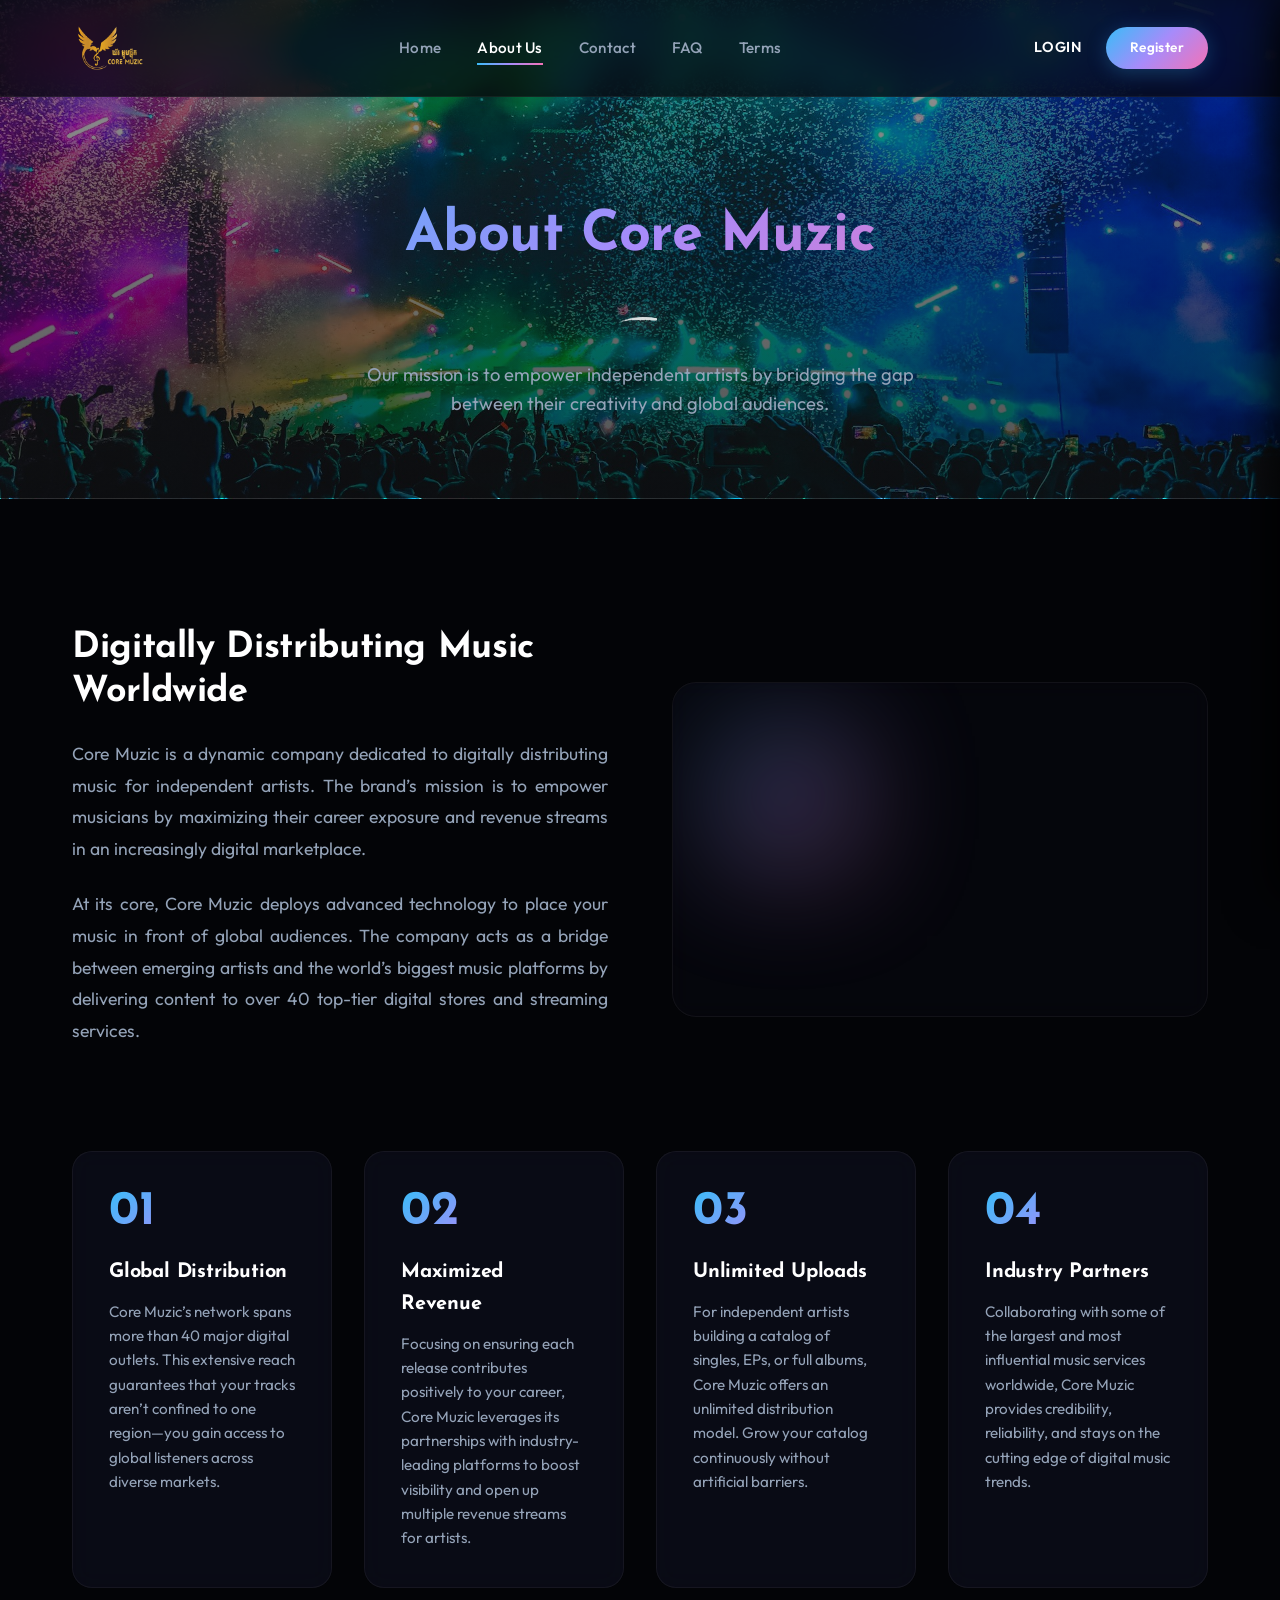
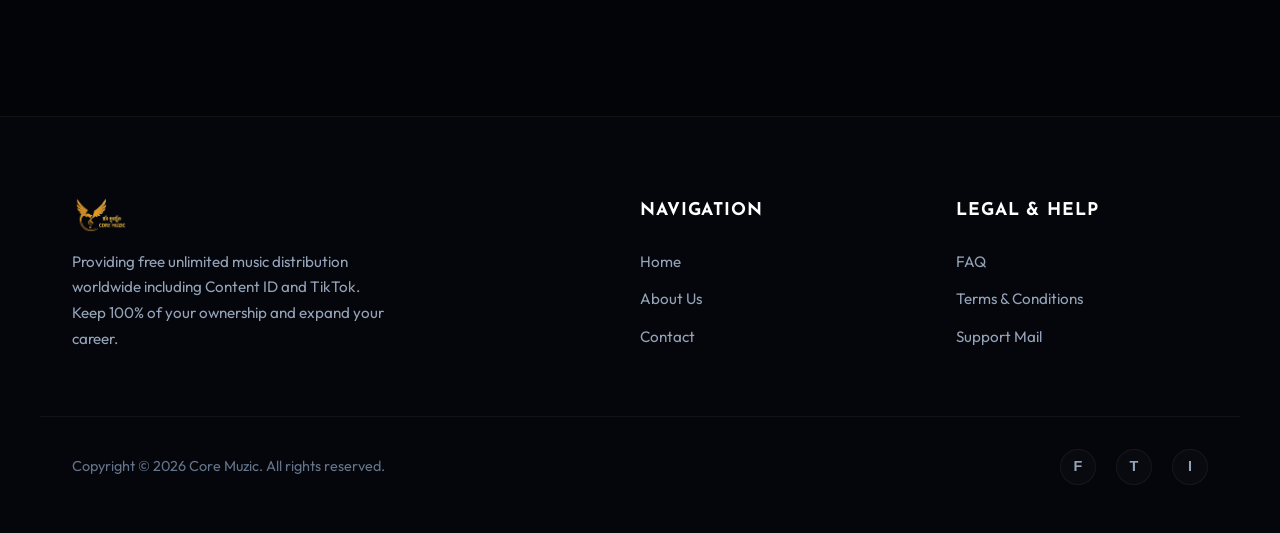
==== commit a67047e0: "Update store count from 30+ to 40+ across all pages" ====
--- a/aboutus.html
+++ b/aboutus.html
@@ -81,7 +81,7 @@
           <div class="about-description">
             <h3>Digitally Distributing Music Worldwide</h3>
             <p>Core Muzic is a dynamic company dedicated to digitally distributing music for independent artists. The brand’s mission is to empower musicians by maximizing their career exposure and revenue streams in an increasingly digital marketplace.</p>
-            <p>At its core, Core Muzic deploys advanced technology to place your music in front of global audiences. The company acts as a bridge between emerging artists and the world’s biggest music platforms by delivering content to over 30 top-tier digital stores and streaming services.</p>
+            <p>At its core, Core Muzic deploys advanced technology to place your music in front of global audiences. The company acts as a bridge between emerging artists and the world’s biggest music platforms by delivering content to over 40 top-tier digital stores and streaming services.</p>
           </div>
           <div class="about-media-box">
             <div class="wave-animation">
@@ -99,7 +99,7 @@
           <div class="pillar-card">
             <div class="pillar-number">01</div>
             <h4>Global Distribution</h4>
-            <p>Core Muzic’s network spans more than 30 major digital outlets. This extensive reach guarantees that your tracks aren’t confined to one region—you gain access to global listeners across diverse markets.</p>
+            <p>Core Muzic’s network spans more than 40 major digital outlets. This extensive reach guarantees that your tracks aren’t confined to one region—you gain access to global listeners across diverse markets.</p>
           </div>
 
           <div class="pillar-card">
--- a/style.css
+++ b/style.css
@@ -5,19 +5,19 @@
   --font-display: 'Josefin Sans', sans-serif;
   --font-sans: 'Outfit', sans-serif;
 
-  /* Color Palette - Refined Deep Purple & Rose-Indigo */
-  --bg-primary: #040508;
-  --bg-secondary: #0a0b12;
-  --bg-card: rgba(18, 20, 32, 0.75);
-  --bg-glass: rgba(10, 11, 18, 0.8);
-  --border-glass: rgba(255, 255, 255, 0.04);
-
-  --accent-cyan: #4f46e5; /* Indigo */
-  --accent-purple: #7c3aed; /* Deep Purple */
-  --accent-rose: #db2777; /* Deep Pink */
-  --accent-gradient: linear-gradient(135deg, #4f46e5 0%, #7c3aed 50%, #db2777 100%);
-  --accent-gradient-hover: linear-gradient(135deg, #db2777 0%, #7c3aed 50%, #4f46e5 100%);
-  --accent-glow: rgba(79, 70, 229, 0.2);
+  /* Color Palette - Refined Luminous Purple & Rose-Indigo */
+  --bg-primary: #030407;
+  --bg-secondary: #080910;
+  --bg-card: rgba(12, 14, 26, 0.75);
+  --bg-glass: rgba(8, 9, 16, 0.8);
+  --border-glass: rgba(255, 255, 255, 0.05);
+
+  --accent-cyan: #38bdf8; /* Luminous Sky Blue */
+  --accent-purple: #a78bfa; /* Luminous Purple */
+  --accent-rose: #f472b6; /* Luminous Pink */
+  --accent-gradient: linear-gradient(135deg, #38bdf8 0%, #a78bfa 50%, #f472b6 100%);
+  --accent-gradient-hover: linear-gradient(135deg, #f472b6 0%, #a78bfa 50%, #38bdf8 100%);
+  --accent-glow: rgba(56, 189, 248, 0.25);
 
   --text-primary: #ffffff;
   --text-secondary: #94a3b8;
@@ -179,13 +179,13 @@
 
 .btn-primary {
   background: var(--accent-gradient);
-  color: #030306;
+  color: #ffffff;
   box-shadow: 0 4px 20px var(--accent-glow);
 }
 
 .btn-primary:hover {
   transform: translateY(-2px);
-  box-shadow: 0 8px 30px rgba(0, 242, 254, 0.5);
+  box-shadow: 0 8px 30px rgba(56, 189, 248, 0.55);
   filter: brightness(1.1);
 }
 
@@ -607,10 +607,32 @@
   display: flex;
   align-items: center;
   overflow: hidden;
-  background: linear-gradient(180deg, rgba(4, 5, 8, 0.75) 0%, rgba(4, 5, 8, 0.95) 100%), url('https://images.unsplash.com/photo-1470225620780-dba8ba36b745?q=80&w=1920&auto=format&fit=crop');
-  background-size: cover;
-  background-position: center;
-  background-attachment: fixed;
+  z-index: 1;
+}
+
+.hero::before {
+  content: '';
+  position: absolute;
+  top: 0;
+  left: 0;
+  width: 100%;
+  height: 100%;
+  background-image: linear-gradient(180deg, rgba(8, 9, 16, 0.65) 0%, rgba(4, 5, 8, 0.9) 100%);
+  z-index: -1;
+  pointer-events: none;
+}
+
+.hero-bg-video {
+  position: absolute;
+  top: 50%;
+  left: 50%;
+  min-width: 100%;
+  min-height: 100%;
+  width: auto;
+  height: auto;
+  transform: translate(-50%, -50%);
+  object-fit: cover;
+  z-index: -2;
 }
 
 .hero-grid {
@@ -628,8 +650,8 @@
   display: inline-flex;
   align-items: center;
   gap: 0.5rem;
-  background: rgba(0, 242, 254, 0.08);
-  border: 1px solid rgba(0, 242, 254, 0.2);
+  background: rgba(56, 189, 248, 0.08);
+  border: 1px solid rgba(56, 189, 248, 0.25);
   padding: 0.5rem 1.25rem;
   border-radius: 50px;
   font-size: 0.85rem;
@@ -638,13 +660,15 @@
   text-transform: uppercase;
   letter-spacing: 0.05em;
   margin-bottom: 1.75rem;
+  backdrop-filter: blur(8px);
 }
 
 .hero-content h1 {
-  font-size: 4rem;
-  line-height: 1.05;
-  margin-bottom: 1.5rem;
-  letter-spacing: -0.02em;
+  font-size: 4.5rem;
+  line-height: 1.1;
+  margin-bottom: 1.75rem;
+  letter-spacing: -0.03em;
+  text-shadow: 0 4px 20px rgba(0, 0, 0, 0.65);
 }
 
 .hero-content p.headline-sub {
@@ -653,6 +677,7 @@
   color: var(--text-secondary);
   margin-bottom: 2.5rem;
   max-width: 580px;
+  text-shadow: 0 2px 12px rgba(0, 0, 0, 0.65);
 }
 
 .hero-cta-group {
@@ -845,8 +870,45 @@
 
 .stores-grid {
   display: grid;
-  grid-template-columns: repeat(auto-fit, minmax(180px, 1fr));
+  grid-template-columns: repeat(5, 1fr); /* 5 columns on desktop */
   gap: 1.5rem;
+}
+
+@media (max-width: 1024px) {
+  .stores-grid {
+    grid-template-columns: repeat(4, 1fr); /* 4 columns on iPad/Tablet */
+    gap: 1.25rem;
+  }
+  .store-card {
+    padding: 1.25rem;
+    gap: 0.75rem;
+  }
+  .store-icon {
+    width: 40px;
+    height: 40px;
+  }
+  .store-name {
+    font-size: 0.95rem;
+  }
+}
+
+@media (max-width: 768px) {
+  .stores-grid {
+    grid-template-columns: repeat(3, 1fr); /* 3 columns on mobile phone */
+    gap: 0.75rem;
+  }
+  .store-card {
+    padding: 1rem;
+    gap: 0.5rem;
+    border-radius: 12px;
+  }
+  .store-icon {
+    width: 32px;
+    height: 32px;
+  }
+  .store-name {
+    font-size: 0.85rem;
+  }
 }
 
 .store-card {
@@ -860,22 +922,43 @@
   justify-content: center;
   gap: 1rem;
   transition: var(--transition-smooth);
-}
+  animation: bobbing-card 6s infinite alternate ease-in-out;
+}
+
+@keyframes bobbing-card {
+  0% { transform: translateY(0); }
+  100% { transform: translateY(-8px); }
+}
+
+/* Staggered organic floating delays */
+.store-card:nth-child(1) { animation-delay: 0s; }
+.store-card:nth-child(2) { animation-delay: -1.2s; }
+.store-card:nth-child(3) { animation-delay: -2.4s; }
+.store-card:nth-child(4) { animation-delay: -3.6s; }
+.store-card:nth-child(5) { animation-delay: -0.6s; }
+.store-card:nth-child(6) { animation-delay: -1.8s; }
+.store-card:nth-child(7) { animation-delay: -3s; }
+.store-card:nth-child(8) { animation-delay: -4.2s; }
+.store-card:nth-child(9) { animation-delay: -1.5s; }
+.store-card:nth-child(10) { animation-delay: -2.7s; }
 
 .store-card:hover {
   background: rgba(255, 255, 255, 0.03);
-  transform: translateY(-5px);
+  transform: translateY(-12px) scale(1.03);
   box-shadow: 0 15px 30px rgba(0, 0, 0, 0.4);
+  animation-play-state: paused;
 }
 
 .store-card.spotify:hover { border-color: #1ed760; box-shadow: 0 10px 25px rgba(30, 215, 96, 0.15); }
 .store-card.apple:hover { border-color: #fc3c44; box-shadow: 0 10px 25px rgba(252, 60, 68, 0.15); }
 .store-card.amazon:hover { border-color: #ff9900; box-shadow: 0 10px 25px rgba(255, 153, 0, 0.15); }
-.store-card.tiktok:hover { border-color: #00f2fe; box-shadow: 0 10px 25px rgba(0, 242, 254, 0.15); }
+.store-card.tiktok:hover { border-color: #ffffff; box-shadow: 0 10px 25px rgba(255, 255, 255, 0.15); }
 .store-card.youtube:hover { border-color: #ff0000; box-shadow: 0 10px 25px rgba(255, 0, 0, 0.15); }
 .store-card.beatport:hover { border-color: #01ff95; box-shadow: 0 10px 25px rgba(1, 255, 149, 0.15); }
 .store-card.deezer:hover { border-color: #ff007f; box-shadow: 0 10px 25px rgba(255, 0, 127, 0.15); }
 .store-card.tidal:hover { border-color: #ffffff; box-shadow: 0 10px 25px rgba(255, 255, 255, 0.1); }
+.store-card.netease:hover { border-color: #e60026; box-shadow: 0 10px 25px rgba(230, 0, 38, 0.15); }
+.store-card.facebook:hover { border-color: #1877f2; box-shadow: 0 10px 25px rgba(24, 119, 242, 0.15); }
 
 .store-icon {
   width: 48px;
@@ -888,22 +971,25 @@
 .store-icon svg {
   width: 100%;
   height: 100%;
-  fill: var(--text-secondary);
-  transition: var(--transition-fast);
-}
-
+  transition: var(--transition-smooth);
+}
+
+.store-card.spotify .store-icon svg { fill: #1ed760; }
+.store-card.apple .store-icon svg { fill: #fc3c44; }
+.store-card.amazon .store-icon svg { fill: #ff9900; }
+.store-card.tiktok .store-icon svg { fill: #ffffff; }
+.store-card.youtube .store-icon svg { fill: #ff0000; }
+.store-card.beatport .store-icon svg { fill: #01ff95; }
+.store-card.deezer .store-icon svg { fill: #ff007f; }
+.store-card.tidal .store-icon svg { fill: #ffffff; }
+.store-card.netease .store-icon svg { fill: #e60026; }
+.store-card.facebook .store-icon svg { fill: #1877f2; }
+
+/* Scale and glow on hover */
 .store-card:hover .store-icon svg {
-  fill: var(--text-primary);
-}
-
-.store-card.spotify:hover .store-icon svg { fill: #1ed760; }
-.store-card.apple:hover .store-icon svg { fill: #fc3c44; }
-.store-card.amazon:hover .store-icon svg { fill: #ff9900; }
-.store-card.tiktok:hover .store-icon svg { fill: #ffffff; }
-.store-card.youtube:hover .store-icon svg { fill: #ff0000; }
-.store-card.beatport:hover .store-icon svg { fill: #01ff95; }
-.store-card.deezer:hover .store-icon svg { fill: #00e5ff; }
-.store-card.tidal:hover .store-icon svg { fill: #ffffff; }
+  transform: scale(1.1);
+  filter: brightness(1.2) drop-shadow(0 0 6px rgba(255, 255, 255, 0.15));
+}
 
 .store-name {
   font-family: var(--font-display);
@@ -918,9 +1004,10 @@
 .about-section {
   position: relative;
   overflow: hidden;
-  background: linear-gradient(180deg, rgba(10, 11, 18, 0.9) 0%, rgba(4, 5, 8, 0.96) 100%), url('https://images.unsplash.com/photo-1598488035139-bdbb2231ce04?q=80&w=1920&auto=format&fit=crop');
+  background-image: linear-gradient(180deg, rgba(10, 11, 18, 0.9) 0%, rgba(4, 5, 8, 0.96) 100%), url('assets/about-bg.jpg');
   background-size: cover;
   background-position: center;
+  background-repeat: no-repeat;
 }
 
 .about-intro-grid {
@@ -941,6 +1028,7 @@
   font-size: 1.1rem;
   line-height: 1.8;
   margin-bottom: 1.5rem;
+  text-align: justify;
 }
 
 .about-media-box {
@@ -952,8 +1040,61 @@
   background: rgba(10, 11, 20, 0.4);
   backdrop-filter: blur(10px);
   display: flex;
-  align-items: center;
-  justify-content: center;
+  flex-direction: column;
+  justify-content: space-between;
+  padding: 2.5rem;
+}
+
+.media-box-content {
+  display: flex;
+  flex-direction: column;
+  gap: 2rem;
+  z-index: 2;
+}
+
+.pulse-badge {
+  display: inline-flex;
+  align-items: center;
+  gap: 0.5rem;
+  background: rgba(56, 189, 248, 0.1);
+  border: 1px solid rgba(56, 189, 248, 0.2);
+  color: var(--accent-cyan);
+  padding: 0.5rem 1rem;
+  border-radius: 2rem;
+  font-size: 0.9rem;
+  font-weight: 600;
+  width: fit-content;
+}
+
+.pulse-dot {
+  width: 8px;
+  height: 8px;
+  background: var(--accent-cyan);
+  border-radius: 50%;
+  animation: pulse-dot 2s infinite;
+}
+
+@keyframes pulse-dot {
+  0% { box-shadow: 0 0 0 0 rgba(56, 189, 248, 0.4); }
+  70% { box-shadow: 0 0 0 10px rgba(56, 189, 248, 0); }
+  100% { box-shadow: 0 0 0 0 rgba(56, 189, 248, 0); }
+}
+
+.stats-row {
+  display: flex;
+  gap: 3rem;
+}
+
+.stat-item h4 {
+  font-size: 2.5rem;
+  margin-bottom: 0.25rem;
+}
+
+.stat-item span {
+  color: var(--text-secondary);
+  font-size: 0.95rem;
+  text-transform: uppercase;
+  letter-spacing: 1px;
 }
 
 .about-media-box::before {
@@ -971,6 +1112,24 @@
   align-items: flex-end;
   gap: 6px;
   height: 60px;
+}
+
+.wave-animation.large {
+  width: 100%;
+  height: 100px;
+  justify-content: space-between;
+  gap: 8px;
+  z-index: 2;
+}
+
+.wave-animation.large .wave-bar {
+  width: 8px;
+  animation-name: wave-rise-large;
+}
+
+@keyframes wave-rise-large {
+  0% { height: 15px; opacity: 0.5; }
+  100% { height: 100px; opacity: 1; }
 }
 
 .wave-bar {
@@ -1049,9 +1208,10 @@
 .subpage-header {
   padding: 12rem 0 5rem 0;
   text-align: center;
-  background: linear-gradient(180deg, rgba(4, 5, 8, 0.8) 0%, rgba(4, 5, 8, 0.95) 100%), url('https://images.unsplash.com/photo-1514525253161-7a46d19cd819?q=80&w=1920&auto=format&fit=crop');
+  background-image: linear-gradient(180deg, rgba(4, 5, 8, 0.4) 0%, rgba(4, 5, 8, 0.7) 100%), url('assets/subpage-bg.jpg');
   background-size: cover;
   background-position: center;
+  background-repeat: no-repeat;
   border-bottom: 1px solid var(--border-glass);
 }
 
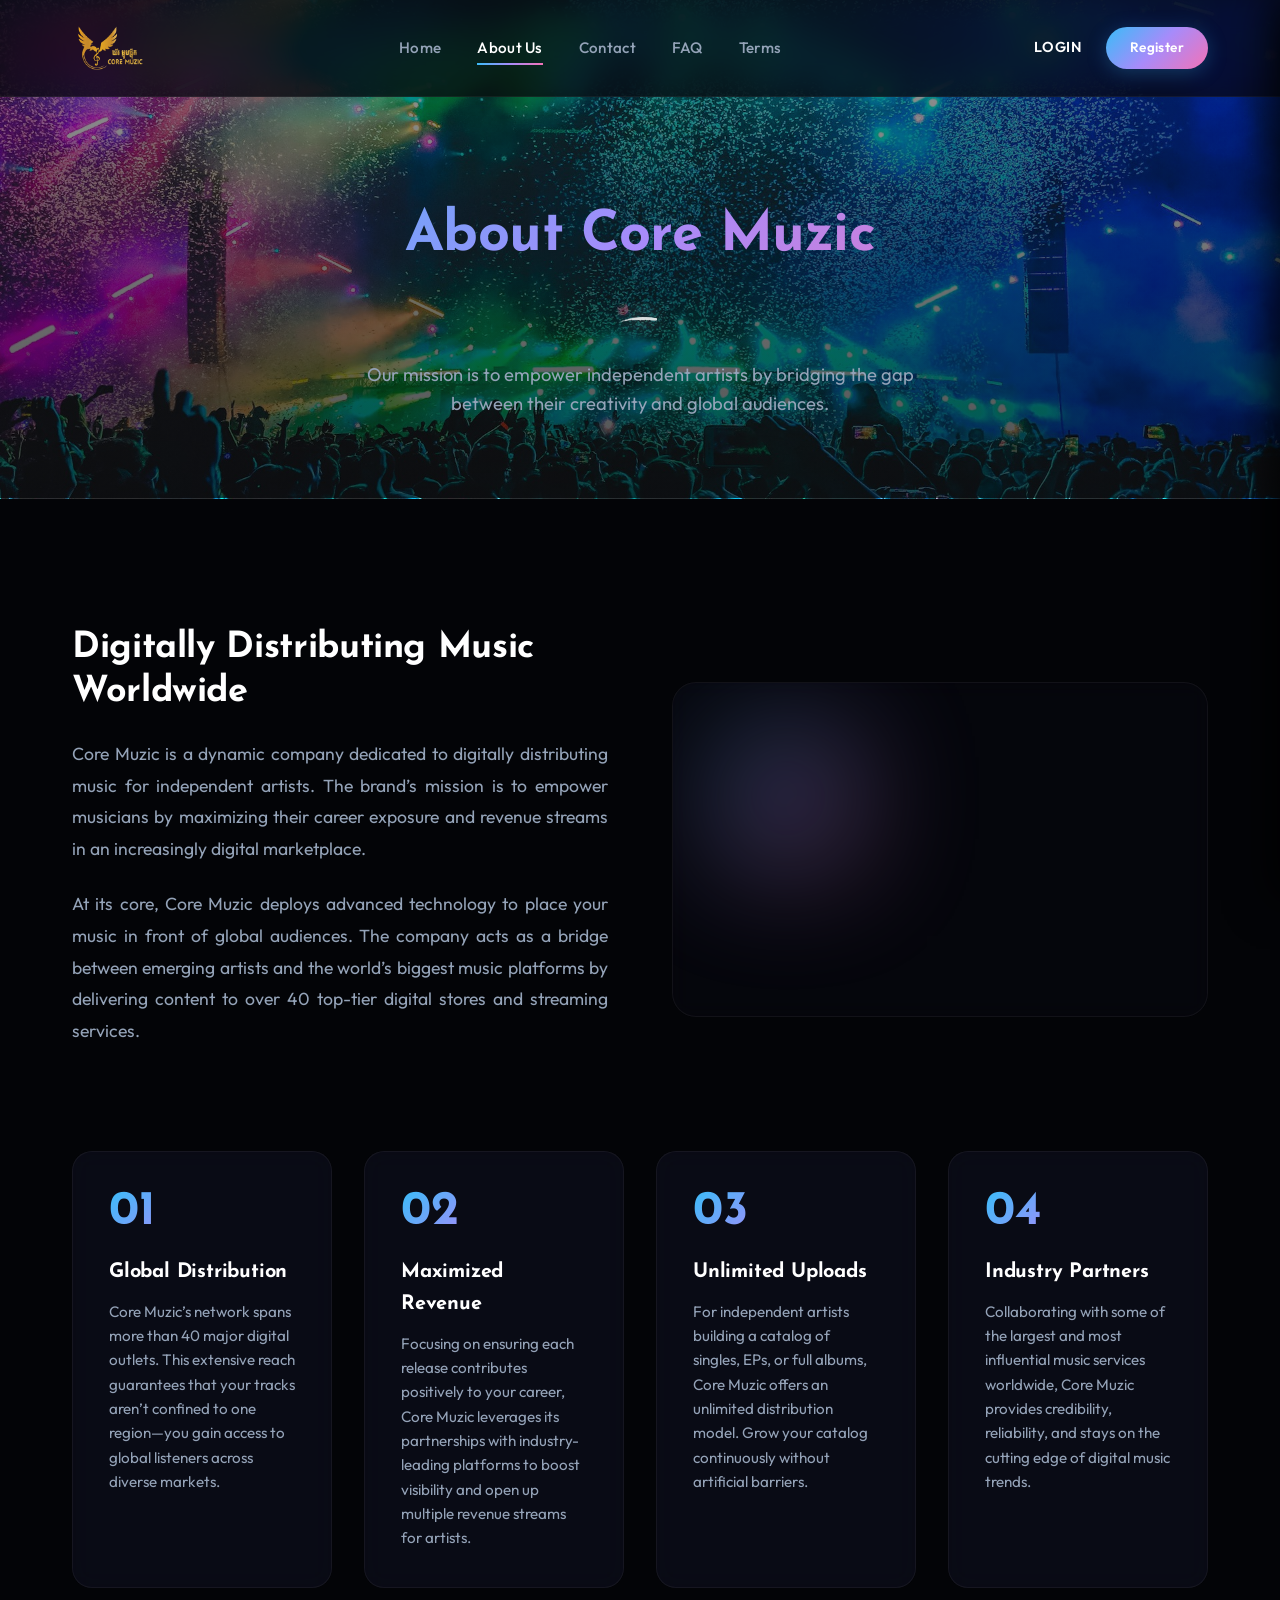
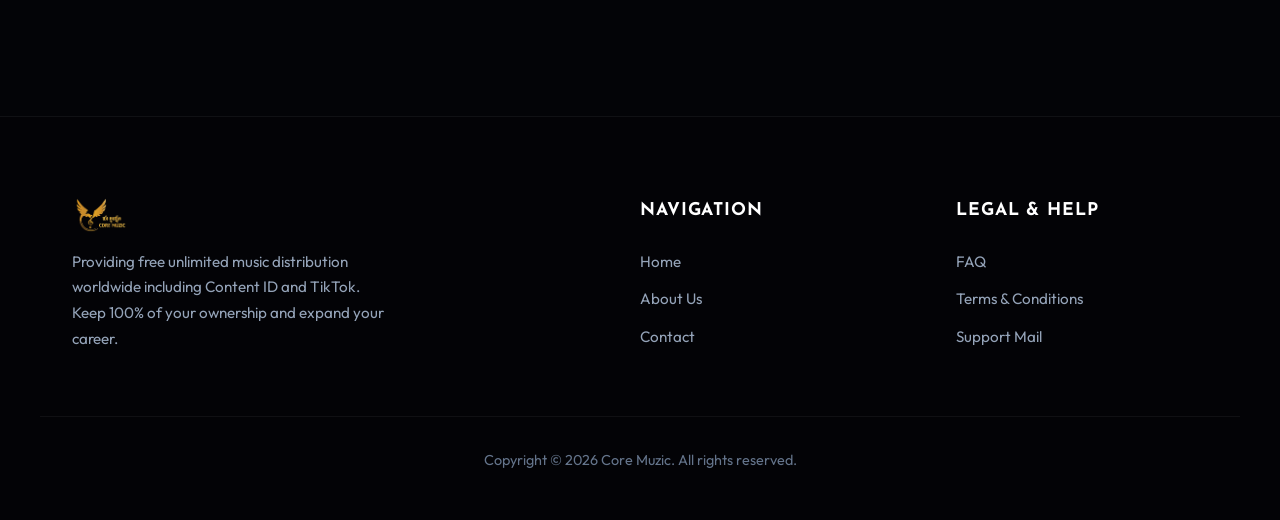
==== commit f0f9f4e3: "Optimize for performance, SEO, responsive layout, and backgrounds" ====
--- a/aboutus.html
+++ b/aboutus.html
@@ -3,12 +3,36 @@
 <head>
   <meta charset="UTF-8">
   <meta name="viewport" content="width=device-width, initial-scale=1.0">
-  <title>About Us | Core Muzic</title>
-  <meta name="description" content="Core Muzic is a digital music distribution company dedicated to empowering independent artists globally.">
+
+  <!-- Preconnect & Fonts -->
+  <link rel="preconnect" href="https://fonts.googleapis.com">
+  <link rel="preconnect" href="https://fonts.gstatic.com" crossorigin>
+  <link rel="stylesheet" href="https://fonts.googleapis.com/css2?family=Josefin+Sans:ital,wght@0,300;0,400;0,600;0,700;1,400&family=Outfit:wght@300;400;500;600;700&display=swap">
+
+  <!-- Stylesheets & Favicons -->
   <link rel="icon" href="assets/favicon-32.png" sizes="32x32">
   <link rel="icon" href="assets/favicon-192.png" sizes="192x192">
   <link rel="apple-touch-icon" href="assets/favicon-192.png">
-  <link rel="stylesheet" href="style.css">
+  <link rel="stylesheet" href="style.css?v=4.0">
+
+  <!-- SEO & Meta Tags -->
+  <title>About Us | Core Muzic</title>
+  <meta name="description" content="Core Muzic is a digital music distribution company dedicated to empowering independent artists globally.">
+  <link rel="canonical" href="https://coremuzic.com/aboutus.html">
+  
+  <!-- Open Graph -->
+  <meta property="og:type" content="website">
+  <meta property="og:url" content="https://coremuzic.com/aboutus.html">
+  <meta property="og:title" content="About Us | Core Muzic">
+  <meta property="og:description" content="Core Muzic is a digital music distribution company dedicated to empowering independent artists globally.">
+  <meta property="og:image" content="https://coremuzic.com/assets/hero-bg.jpg">
+  
+  <!-- Twitter -->
+  <meta name="twitter:card" content="summary_large_image">
+  <meta name="twitter:url" content="https://coremuzic.com/aboutus.html">
+  <meta name="twitter:title" content="About Us | Core Muzic">
+  <meta name="twitter:description" content="Core Muzic is a digital music distribution company dedicated to empowering independent artists globally.">
+  <meta name="twitter:image" content="https://coremuzic.com/assets/hero-bg.jpg">
 </head>
 <body>
 
@@ -155,14 +179,9 @@
 
     <div class="container footer-bottom">
       <p>Copyright &copy; 2026 Core Muzic. All rights reserved.</p>
-      <div class="footer-socials">
-        <a href="#" aria-label="Facebook"><span style="font-family: sans-serif; font-weight: bold;">F</span></a>
-        <a href="#" aria-label="Twitter"><span style="font-family: sans-serif; font-weight: bold;">T</span></a>
-        <a href="#" aria-label="Instagram"><span style="font-family: sans-serif; font-weight: bold;">I</span></a>
-      </div>
     </div>
   </footer>
 
-  <script src="app.js"></script>
+  <script src="app.js" defer></script>
 </body>
 </html>
--- a/style.css
+++ b/style.css
@@ -1,4 +1,9 @@
-@import url('https://fonts.googleapis.com/css2?family=Josefin+Sans:ital,wght@0,300;0,400;0,600;0,700;1,400&family=Outfit:wght@300;400;500;600;700&display=swap');
+/*
+Theme Name: Core Muzic Custom
+Author: Core Muzic
+Description: Custom static theme for Core Muzic
+Version: 1.0
+*/
 
 :root {
   /* Fonts */
@@ -500,7 +505,6 @@
    Footer Section
    ========================================================================== */
 #footer {
-  background-color: #05060b;
   border-top: 1px solid var(--border-glass);
   padding: 5rem 0 3rem 0;
   position: relative;
@@ -550,8 +554,9 @@
   border-top: 1px solid var(--border-glass);
   padding-top: 2rem;
   display: flex;
-  justify-content: space-between;
-  align-items: center;
+  justify-content: center;
+  align-items: center;
+  text-align: center;
   font-size: 0.9rem;
   color: var(--text-muted);
 }
@@ -584,6 +589,13 @@
   border-color: transparent;
   transform: translateY(-2px);
   box-shadow: 0 5px 15px rgba(0, 242, 254, 0.2);
+}
+
+@media (max-width: 992px) {
+  .footer-grid {
+    grid-template-columns: 1fr 1fr;
+    gap: 3rem;
+  }
 }
 
 @media (max-width: 768px) {
@@ -876,7 +888,7 @@
 
 @media (max-width: 1024px) {
   .stores-grid {
-    grid-template-columns: repeat(4, 1fr); /* 4 columns on iPad/Tablet */
+    grid-template-columns: repeat(3, 1fr); /* 3 columns on iPad/Tablet */
     gap: 1.25rem;
   }
   .store-card {
@@ -894,7 +906,7 @@
 
 @media (max-width: 768px) {
   .stores-grid {
-    grid-template-columns: repeat(3, 1fr); /* 3 columns on mobile phone */
+    grid-template-columns: repeat(2, 1fr); /* 2 columns on mobile phone */
     gap: 0.75rem;
   }
   .store-card {
@@ -1509,5 +1521,56 @@
   opacity: 0.85;
 }
 
-
-
+.stores-section {
+  position: relative;
+  background-image: url('assets/stores-bg.jpg');
+  background-size: cover;
+  background-position: center;
+  background-attachment: fixed;
+  background-repeat: no-repeat;
+  z-index: 1;
+}
+
+.stores-section::before {
+  content: "";
+  position: absolute;
+  top: 0; left: 0; right: 0; bottom: 0;
+  background: rgba(3, 3, 6, 0.7); /* Dark overlay */
+  z-index: -1;
+}
+
+/* Responsive Overrides (Core Muzic) */
+.hero-content h1, .subpage-header h1 { font-size: clamp(2rem, 6vw, 3.5rem) !important; }
+.section-header h2 { font-size: clamp(1.8rem, 5vw, 2.5rem) !important; }
+.nav-menu.active ~ .logo, .navbar.menu-open .logo { display: none !important; }
+
+@media (max-width: 1024px) {
+  .terms-content { padding: 3rem 2rem; }
+}
+
+@media (max-width: 768px) {
+  .container { padding: 0 1.25rem !important; }
+  .section-padding, .page-content, .subpage-header { padding: 3rem 0 !important; }
+  
+  .terms-content { padding: 2rem 1.25rem; }
+  .terms-content p, .terms-content li, .faq-content-inner { font-size: 1rem; }
+  .faq-trigger { padding: 1.25rem; }
+}
+
+#footer {
+  position: relative;
+  background-image: url('assets/footer-bg.jpg');
+  background-size: cover;
+  background-position: center;
+  background-attachment: fixed;
+  background-repeat: no-repeat;
+  z-index: 1;
+}
+
+#footer::before {
+  content: "";
+  position: absolute;
+  top: 0; left: 0; right: 0; bottom: 0;
+  background: rgba(3, 3, 6, 0.4); /* Lighter overlay so the image shows through */
+  z-index: -1;
+}
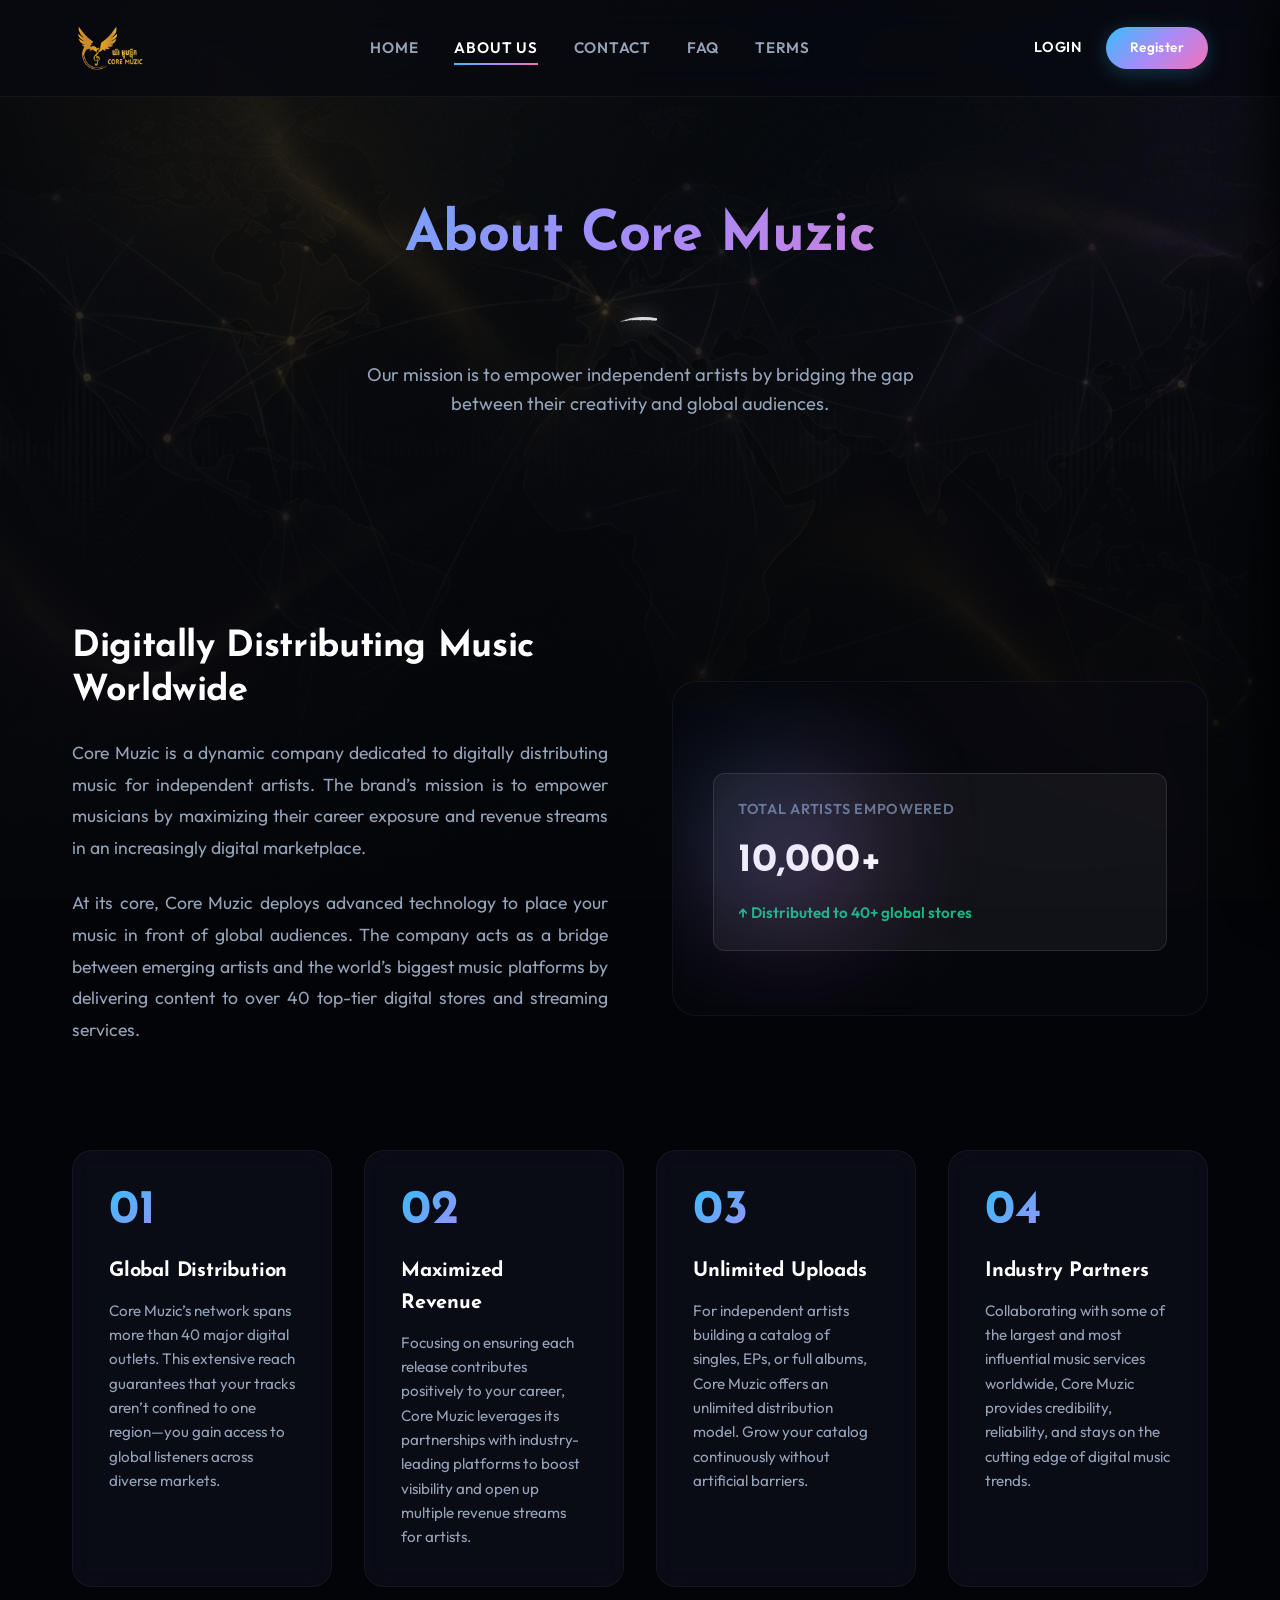
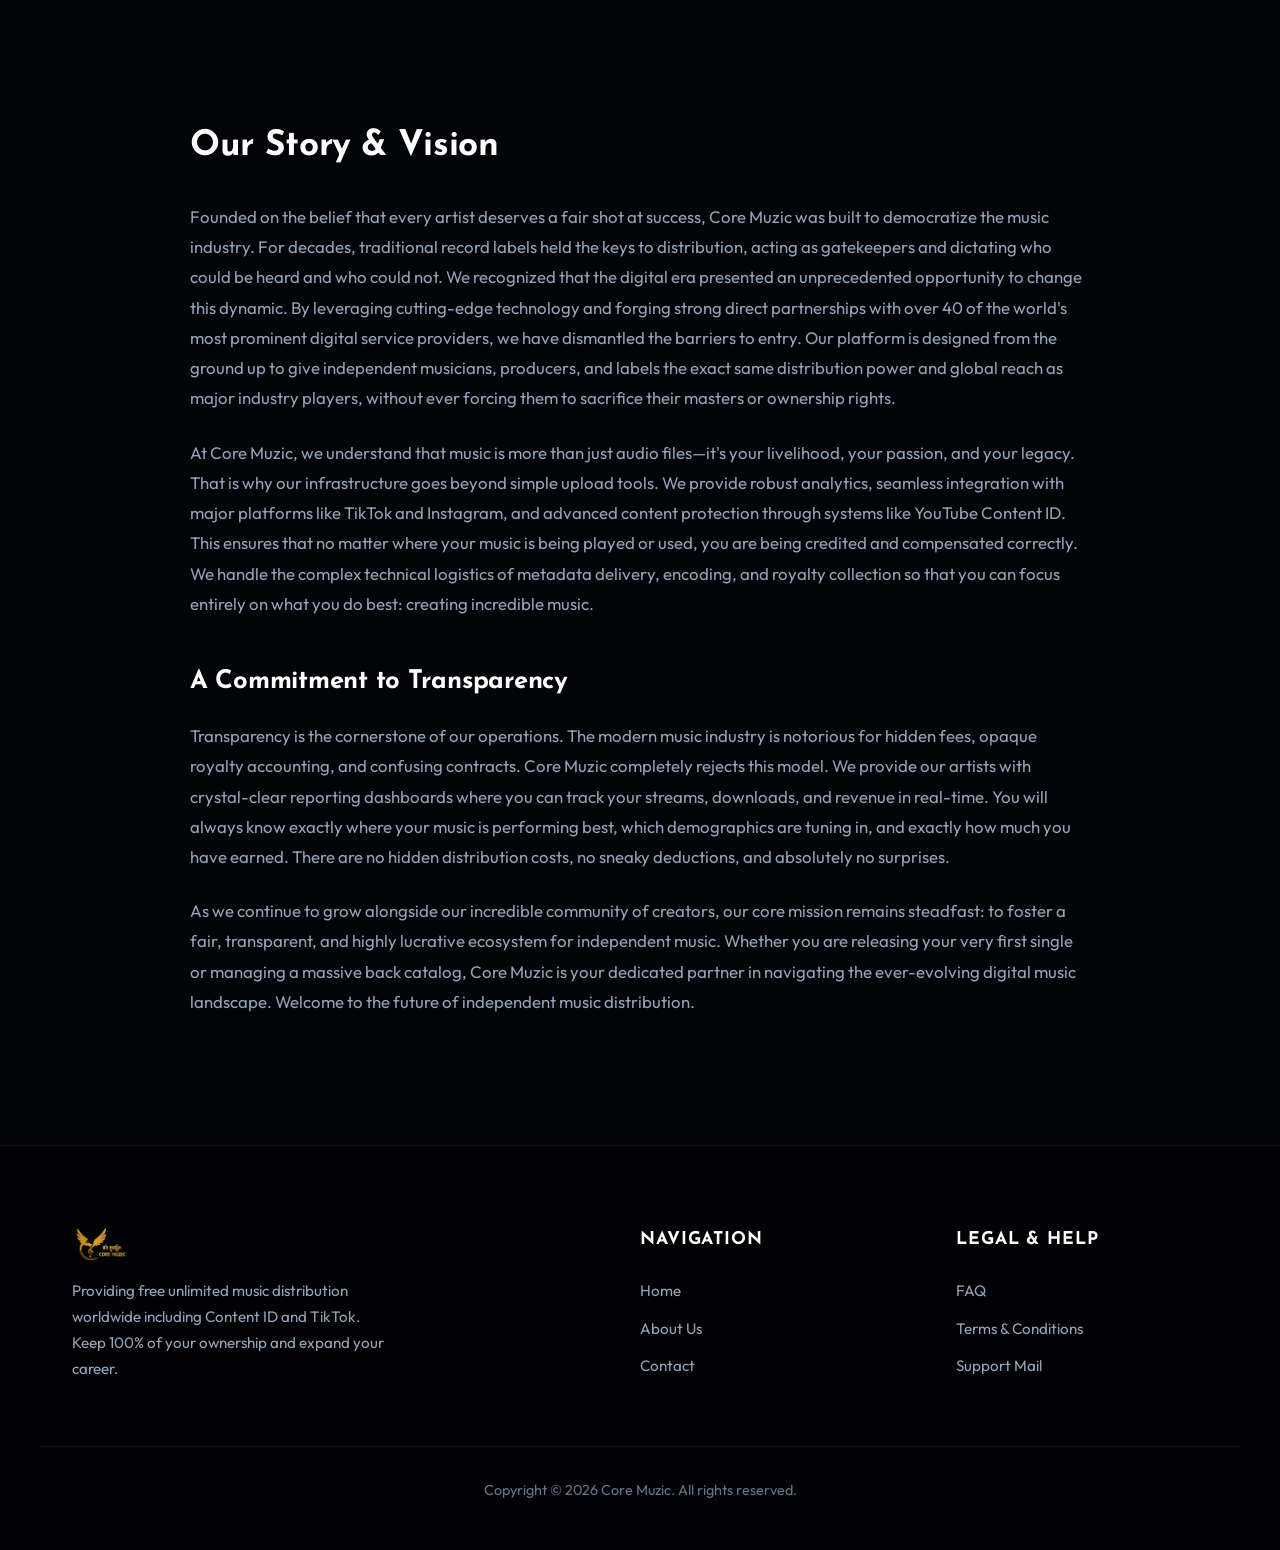
==== commit f96b175e: "feat: Final SEO overhaul, custom subpage backgrounds, FAQ expansion, and UI polish" ====
--- a/aboutus.html
+++ b/aboutus.html
@@ -13,26 +13,26 @@
   <link rel="icon" href="assets/favicon-32.png" sizes="32x32">
   <link rel="icon" href="assets/favicon-192.png" sizes="192x192">
   <link rel="apple-touch-icon" href="assets/favicon-192.png">
-  <link rel="stylesheet" href="style.css?v=4.0">
-
-  <!-- SEO & Meta Tags -->
-  <title>About Us | Core Muzic</title>
-  <meta name="description" content="Core Muzic is a digital music distribution company dedicated to empowering independent artists globally.">
+  <link rel="stylesheet" href="style.css?v=4.2">
+
+    <!-- SEO & Meta Tags -->
+  <title>About Us | Core Muzic Music Distribution</title>
+  <meta name="description" content="Learn how Core Muzic empowers independent artists worldwide with transparent, free digital music distribution and powerful analytics.">
   <link rel="canonical" href="https://coremuzic.com/aboutus.html">
   
-  <!-- Open Graph -->
+  <!-- Open Graph / Facebook -->
   <meta property="og:type" content="website">
   <meta property="og:url" content="https://coremuzic.com/aboutus.html">
-  <meta property="og:title" content="About Us | Core Muzic">
-  <meta property="og:description" content="Core Muzic is a digital music distribution company dedicated to empowering independent artists globally.">
-  <meta property="og:image" content="https://coremuzic.com/assets/hero-bg.jpg">
-  
+  <meta property="og:title" content="About Us | Core Muzic Music Distribution">
+  <meta property="og:description" content="Learn how Core Muzic empowers independent artists worldwide with transparent, free digital music distribution and powerful analytics.">
+  <meta property="og:image" content="https://coremuzic.com/assets/logo.png">
+
   <!-- Twitter -->
-  <meta name="twitter:card" content="summary_large_image">
-  <meta name="twitter:url" content="https://coremuzic.com/aboutus.html">
-  <meta name="twitter:title" content="About Us | Core Muzic">
-  <meta name="twitter:description" content="Core Muzic is a digital music distribution company dedicated to empowering independent artists globally.">
-  <meta name="twitter:image" content="https://coremuzic.com/assets/hero-bg.jpg">
+  <meta property="twitter:card" content="summary_large_image">
+  <meta property="twitter:url" content="https://coremuzic.com/aboutus.html">
+  <meta property="twitter:title" content="About Us | Core Muzic Music Distribution">
+  <meta property="twitter:description" content="Learn how Core Muzic empowers independent artists worldwide with transparent, free digital music distribution and powerful analytics.">
+  <meta property="twitter:image" content="https://coremuzic.com/assets/logo.png">
 </head>
 <body>
 
@@ -47,7 +47,7 @@
   <header class="navbar-header" id="header">
     <div class="container nav-container">
       <a href="index.html" class="logo">
-        <img src="assets/logo.png" alt="Core Muzic Logo" class="logo-img">
+        <img src="assets/logo.png?v=2" alt="Core Muzic Logo" class="logo-img">
       </a>
       
       <nav>
@@ -90,7 +90,7 @@
   </aside>
 
   <!-- Main Content -->
-  <main>
+  <main class="about-header">
     <section class="subpage-header">
       <div class="container">
         <h1 class="gradient-text">About Core Muzic</h1>
@@ -107,8 +107,8 @@
             <p>Core Muzic is a dynamic company dedicated to digitally distributing music for independent artists. The brand’s mission is to empower musicians by maximizing their career exposure and revenue streams in an increasingly digital marketplace.</p>
             <p>At its core, Core Muzic deploys advanced technology to place your music in front of global audiences. The company acts as a bridge between emerging artists and the world’s biggest music platforms by delivering content to over 40 top-tier digital stores and streaming services.</p>
           </div>
-          <div class="about-media-box">
-            <div class="wave-animation">
+          <div class="about-media-box" style="padding: 2.5rem; display: flex; flex-direction: column; justify-content: center;">
+            <div class="wave-animation" style="margin-bottom: 2rem;">
               <div class="wave-bar" style="animation-delay: 0.1s;"></div>
               <div class="wave-bar" style="animation-delay: 0.3s;"></div>
               <div class="wave-bar" style="animation-delay: 0.5s;"></div>
@@ -116,6 +116,12 @@
               <div class="wave-bar" style="animation-delay: 0.4s;"></div>
               <div class="wave-bar" style="animation-delay: 0.6s;"></div>
             </div>
+            
+            <div class="mockup-stats-card" style="background: rgba(255,255,255,0.05); padding: 1.5rem; border-radius: 12px; border: 1px solid rgba(255,255,255,0.1);">
+              <div class="stats-label" style="color: var(--text-muted); font-size: 0.9rem; text-transform: uppercase;">Total Artists Empowered</div>
+              <div class="stats-value" style="font-size: 2.5rem; font-weight: 700; color: #fff; margin: 0.5rem 0;">10,000+</div>
+              <div class="stats-trend" style="color: #10b981; font-size: 0.95rem;">↑ Distributed to 40+ global stores</div>
+            </div>
           </div>
         </div>
 
@@ -143,6 +149,22 @@
             <h4>Industry Partners</h4>
             <p>Collaborating with some of the largest and most influential music services worldwide, Core Muzic provides credibility, reliability, and stays on the cutting edge of digital music trends.</p>
           </div>
+        </div>
+      </div>
+    </section>
+
+    <section class="section-padding" style="padding-top: 0;">
+      <div class="container">
+        <div class="about-extended-text" style="max-width: 900px; margin: 0 auto; line-height: 1.8; color: var(--text-secondary); font-size: 1.05rem;">
+          <h2 style="color: #fff; margin-bottom: 1.5rem; font-size: 2.2rem;">Our Story & Vision</h2>
+          <p style="margin-bottom: 1.5rem;">Founded on the belief that every artist deserves a fair shot at success, Core Muzic was built to democratize the music industry. For decades, traditional record labels held the keys to distribution, acting as gatekeepers and dictating who could be heard and who could not. We recognized that the digital era presented an unprecedented opportunity to change this dynamic. By leveraging cutting-edge technology and forging strong direct partnerships with over 40 of the world's most prominent digital service providers, we have dismantled the barriers to entry. Our platform is designed from the ground up to give independent musicians, producers, and labels the exact same distribution power and global reach as major industry players, without ever forcing them to sacrifice their masters or ownership rights.</p>
+          
+          <p style="margin-bottom: 1.5rem;">At Core Muzic, we understand that music is more than just audio files—it's your livelihood, your passion, and your legacy. That is why our infrastructure goes beyond simple upload tools. We provide robust analytics, seamless integration with major platforms like TikTok and Instagram, and advanced content protection through systems like YouTube Content ID. This ensures that no matter where your music is being played or used, you are being credited and compensated correctly. We handle the complex technical logistics of metadata delivery, encoding, and royalty collection so that you can focus entirely on what you do best: creating incredible music.</p>
+          
+          <h3 style="color: #fff; margin: 2.5rem 0 1rem 0; font-size: 1.6rem;">A Commitment to Transparency</h3>
+          <p style="margin-bottom: 1.5rem;">Transparency is the cornerstone of our operations. The modern music industry is notorious for hidden fees, opaque royalty accounting, and confusing contracts. Core Muzic completely rejects this model. We provide our artists with crystal-clear reporting dashboards where you can track your streams, downloads, and revenue in real-time. You will always know exactly where your music is performing best, which demographics are tuning in, and exactly how much you have earned. There are no hidden distribution costs, no sneaky deductions, and absolutely no surprises.</p>
+          
+          <p>As we continue to grow alongside our incredible community of creators, our core mission remains steadfast: to foster a fair, transparent, and highly lucrative ecosystem for independent music. Whether you are releasing your very first single or managing a massive back catalog, Core Muzic is your dedicated partner in navigating the ever-evolving digital music landscape. Welcome to the future of independent music distribution.</p>
         </div>
       </div>
     </section>
@@ -153,7 +175,7 @@
     <div class="container footer-grid">
       <div class="footer-brand">
         <a href="index.html" class="logo">
-          <img src="assets/logo.png" alt="Core Muzic Logo" class="logo-img" style="max-height: 36px;">
+          <img src="assets/logo.png?v=2" alt="Core Muzic Logo" class="logo-img" style="max-height: 36px;">
         </a>
         <p>Providing free unlimited music distribution worldwide including Content ID and TikTok. Keep 100% of your ownership and expand your career.</p>
       </div>
--- a/style.css
+++ b/style.css
@@ -339,11 +339,12 @@
 }
 
 .nav-link {
-  font-weight: 500;
+  font-weight: 600;
   font-size: 0.95rem;
   color: var(--text-secondary);
-  letter-spacing: 0.02em;
+  letter-spacing: 0.05em;
   padding: 0.5rem 0;
+  text-transform: uppercase;
   position: relative;
 }
 
@@ -470,10 +471,12 @@
 
 .mobile-link {
   font-size: 1.25rem;
-  font-weight: 600;
+  font-weight: 700;
   color: var(--text-secondary);
   display: block;
   padding: 0.5rem 0;
+  text-transform: uppercase;
+  letter-spacing: 0.05em;
 }
 
 .mobile-link.active, .mobile-link:hover {
@@ -1557,6 +1560,59 @@
   .faq-trigger { padding: 1.25rem; }
 }
 
+/* Page Specific Backgrounds */
+.about-header {
+  background-image: linear-gradient(180deg, rgba(4, 5, 8, 0.4) 0%, rgba(4, 5, 8, 0.95) 100%), url('assets/about-bg.jpg');
+  background-size: cover;
+  background-position: center top;
+  background-attachment: fixed;
+  background-repeat: no-repeat;
+}
+
+.about-header .subpage-header {
+  background: transparent !important;
+  border-bottom: none !important;
+}
+
+.contact-header {
+  background-image: linear-gradient(180deg, rgba(4, 5, 8, 0.4) 0%, rgba(4, 5, 8, 0.95) 100%), url('assets/contact-bg.jpg');
+  background-size: cover;
+  background-position: center;
+  background-attachment: fixed;
+  background-repeat: no-repeat;
+}
+
+.contact-header .subpage-header {
+  background: transparent !important;
+  border-bottom: none !important;
+}
+
+.faq-header {
+  background-image: linear-gradient(180deg, rgba(4, 5, 8, 0.4) 0%, rgba(4, 5, 8, 0.95) 100%), url('assets/faq-bg.jpg');
+  background-size: cover;
+  background-position: center;
+  background-attachment: fixed;
+  background-repeat: no-repeat;
+}
+
+.faq-header .subpage-header {
+  background: transparent !important;
+  border-bottom: none !important;
+}
+
+.terms-header {
+  background-image: linear-gradient(180deg, rgba(4, 5, 8, 0.4) 0%, rgba(4, 5, 8, 0.95) 100%), url('assets/terms-bg.jpg');
+  background-size: cover;
+  background-position: center;
+  background-attachment: fixed;
+  background-repeat: no-repeat;
+}
+
+.terms-header .subpage-header {
+  background: transparent !important;
+  border-bottom: none !important;
+}
+
 #footer {
   position: relative;
   background-image: url('assets/footer-bg.jpg');
